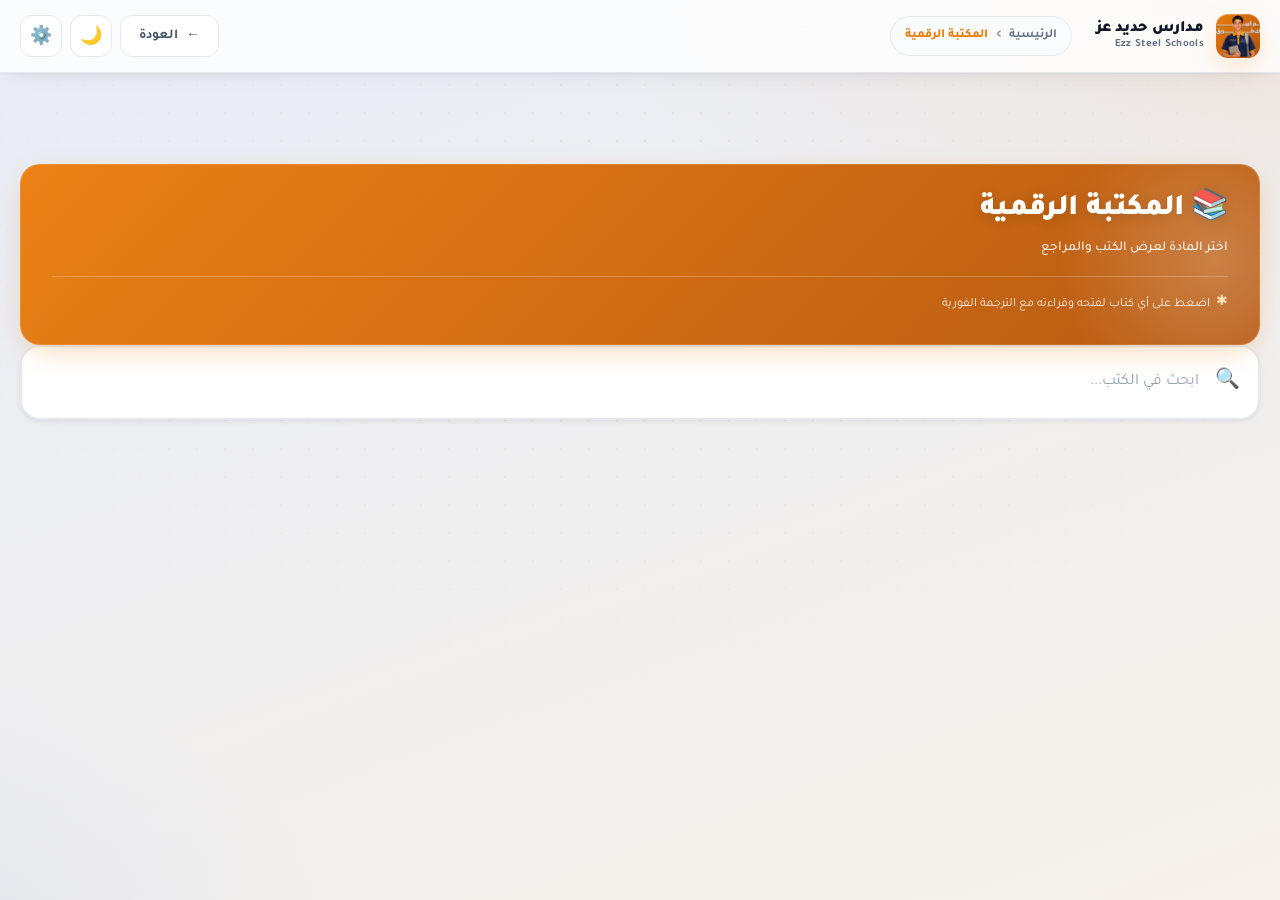
==== books.html @ 0704fda4 "Add files via upload" ====
<!DOCTYPE html>
<html lang="ar" dir="rtl">
<head>
<meta charset="UTF-8">
<meta name="viewport" content="width=device-width, initial-scale=1, viewport-fit=cover">
<title>المكتبة الرقمية — مدارس حديد عز</title>
<meta name="theme-color" content="#ea7c0c">

<link rel="preconnect" href="https://fonts.googleapis.com">
<link rel="preconnect" href="https://fonts.gstatic.com" crossorigin>
<link href="https://fonts.googleapis.com/css2?family=Tajawal:wght@400;500;700;800;900&display=swap" rel="stylesheet">

<link rel="icon" type="image/png" sizes="32x32" href="icons/favicon-32x32.png">
<link rel="icon" type="image/png" sizes="16x16" href="icons/favicon-16x16.png">
<link rel="apple-touch-icon" sizes="180x180" href="icons/apple-touch-icon.png">

<link rel="stylesheet" href="css/style.css">
<link rel="stylesheet" href="css/books.css">
</head>
<body>

<!-- ============================================================
     🧭 الهيدر
     ============================================================ -->
<header class="app-header" id="appHeader">
  <div class="header-inner">
    <a href="index.html" class="brand" aria-label="مدارس حديد عز">
      <div class="brand-logo" aria-hidden="true">
        <img src="icons/logo.png" alt="" width="44" height="44"
             loading="eager" decoding="async"
             onerror="this.style.display='none'; this.parentElement.textContent='🎓';">
      </div>
      <div class="brand-text">
        <span class="brand-title">مدارس حديد عز</span>
        <span class="brand-subtitle">Ezz Steel Schools</span>
      </div>
    </a>

    <nav class="breadcrumb" aria-label="مسار التنقل">
      <a href="index.html">الرئيسية</a>
      <span class="sep">›</span>
      <span class="current">المكتبة الرقمية</span>
    </nav>

    <div class="header-spacer"></div>

    <div class="header-tools">
      <a href="index.html" class="back-btn" aria-label="العودة للمنصة">
        <span class="arrow" aria-hidden="true">←</span>
        <span class="label">العودة</span>
      </a>
      <button class="icon-btn" id="themeToggle" onclick="toggleTheme()"
              title="تبديل الوضع الليلي" aria-label="تبديل الوضع الليلي">🌙</button>
      <div class="settings-wrap">
        <button class="icon-btn" id="settingsBtn" onclick="toggleSettings(event)"
                title="الإعدادات" aria-label="الإعدادات" aria-expanded="false">⚙️</button>
        <div class="settings-menu" id="settingsMenu" role="menu">
          <div class="settings-section">
            <span class="settings-label">🌐 لغة الترجمة</span>
            <div class="settings-options">
              <button class="opt-pill trans-btn" data-lang="ar" onclick="switchTransLang('ar')">🇪🇬 عربي</button>
              <button class="opt-pill trans-btn" data-lang="en" onclick="switchTransLang('en')">🇬🇧 إنجليزي</button>
              <button class="opt-pill trans-btn" data-lang="it" onclick="switchTransLang('it')">🇮🇹 إيطالي</button>
            </div>
          </div>
        </div>
      </div>
    </div>
  </div>
</header>

<div class="toast-container" id="toastContainer" aria-live="polite"></div>

<!-- ============================================================
     📚 المحتوى الرئيسي
     ============================================================ -->
<main class="books-container">

  <!-- بطاقة الترحيب -->
  <div class="welcome-card">
    <h1>📚 المكتبة الرقمية</h1>
    <p>اختر المادة لعرض الكتب والمراجع</p>
    <div class="welcome-note">اضغط على أي كتاب لفتحه وقراءته مع الترجمة الفورية</div>
  </div>

  <!-- شريط البحث والتصفية -->
  <div class="books-toolbar">
    <div class="books-search">
      <span>🔍</span>
      <input type="text" id="booksSearch" placeholder="ابحث في الكتب..." autocomplete="off">
      <span class="count" id="booksCount"></span>
    </div>
    <div class="books-filters" id="booksFilters"></div>
  </div>

  <!-- شبكة المواد -->
  <section class="subjects-grid" id="subjectsGrid"></section>

  <!-- شبكة الكتب -->
  <section class="books-grid-wrap" id="booksGridWrap" style="display:none">
    <div class="books-header">
      <button class="back-to-subjects" onclick="backToSubjects()">
        <span>←</span> العودة للمواد
      </button>
      <h2 id="currentSubjectTitle"></h2>
      <span class="badge" id="currentSubjectCount"></span>
    </div>
    <div class="books-grid" id="booksGrid"></div>
  </section>

  <!-- لا يوجد نتائج -->
  <div class="empty-state" id="emptyState" style="display:none">
    <div class="empty-icon">📭</div>
    <h3>لا يوجد نتائج</h3>
    <p>جرب البحث بكلمة أخرى</p>
  </div>

</main>

<!-- ============================================================
     📖 عارض PDF مع الترجمة
     ============================================================ -->
<div id="readerViewer" class="reader-viewer">
  <div class="reader-bar">
    <button class="reader-close" onclick="closeReader()" title="إغلاق">✕</button>
    <span class="reader-title" id="readerTitle">كتاب</span>
    <div class="reader-controls">
      <button id="readerPrev" onclick="readerGo(-1)">◀</button>
      <span class="reader-pageinfo">
        <span id="readerCur">1</span> / <span id="readerTotal">1</span>
      </span>
      <button id="readerNext" onclick="readerGo(1)">▶</button>
      <button id="readerZoomOut" onclick="readerZoom(-1)" title="تصغير">➖</button>
      <button id="readerZoomIn" onclick="readerZoom(1)" title="تكبير">➕</button>
      <button id="readerTrans" onclick="toggleTranslation()" title="الترجمة">🌐</button>
      <button id="readerFullscreen" onclick="readerFullscreen()" title="ملء الشاشة">⛶</button>
    </div>
  </div>
  <div class="reader-body">
    <div id="readerCanvasWrap">
      <div class="reader-loading">⏳ جارٍ التحميل...</div>
    </div>
    <aside class="translation-panel" id="translationPanel">
      <div class="trans-header">
        <h3>🌐 الترجمة الفورية</h3>
        <button onclick="clearTranslation()" title="مسح">🗑️</button>
      </div>
      <div class="trans-lang-tabs">
        <button class="trans-tab active" data-lang="ar" onclick="setTransLang('ar')">🇪🇬 عربي</button>
        <button class="trans-tab" data-lang="en" onclick="setTransLang('en')">🇬🇧 English</button>
        <button class="trans-tab" data-lang="it" onclick="setTransLang('it')">🇮🇹 Italiano</button>
      </div>
      <div class="trans-content" id="transContent">
        <div class="trans-empty">
          <div class="trans-empty-icon">📝</div>
          <p>اضغط على أي نص في الصفحة<br>أو حدد نصاً للترجمة</p>
        </div>
      </div>
      <div class="trans-input-wrap">
        <textarea id="transInput" placeholder="اكتب أو الصق النص هنا للترجمة..." rows="3"></textarea>
        <button onclick="translateInput()" class="trans-go">ترجم</button>
      </div>
    </aside>
  </div>
  <div class="reader-thumbs" id="readerThumbs"></div>
</div>

<!-- Overlay -->
<div class="reader-overlay" id="readerOverlay" onclick="closeReader()"></div>

<script src="js/lib/pdf.min.js"></script>
<script>
  pdfjsLib.GlobalWorkerOptions.workerSrc = 'js/lib/pdf.worker.min.js';
</script>
<script src="js/app.js" defer></script>
<script src="js/books.js" defer></script>

</body>
</html>
---- css/style.css ----
/* ================================================================
   🎨 Design Tokens — المتغيرات الأساسية
   ================================================================ */
:root {
  --primary: #ea7c0c;
  --primary-600: #d96b05;
  --primary-700: #b45309;
  --primary-soft: #fff7ed;
  --primary-glow: rgba(234, 124, 12, .35);

  --acc: #ea7c0c;
  --acc2: #1e3a8a;
  --def: #fff7ed;
  --note: #ecfdf5;

  --bg: #eef1f7;
  --bg-grad-1: #e8ecf5;
  --bg-grad-2: #f6f1ea;
  --surface: #ffffff;
  --surface-2: #fafbfd;
  --surface-glass: rgba(255,255,255,.82);
  --card: #fff;
  --border: #e6e8ee;
  --border-strong: #d5d9e2;

  --text: #101828;
  --text-2: #475467;
  --gray: #667085;
  --gray-2: #98a2b3;
  --muted: #667085;

  --red: #d92d20;
  --red-soft: #fef3f2;
  --green: #079455;
  --green-soft: #ecfdf3;
  --blue: #2563eb;

  --radius-sm: 10px;
  --radius: 14px;
  --radius-lg: 20px;
  --radius-xl: 28px;

  --shadow: 0 2px 10px rgba(0,0,0,.07);
  --shadow-xs: 0 1px 2px rgba(16,24,40,.05);
  --shadow-sm: 0 2px 6px rgba(16,24,40,.06), 0 1px 2px rgba(16,24,40,.04);
  --shadow-md: 0 8px 24px -6px rgba(16,24,40,.12), 0 2px 6px rgba(16,24,40,.05);
  --shadow-lg: 0 20px 48px -12px rgba(16,24,40,.18);
  --shadow-primary: 0 10px 30px -8px var(--primary-glow);

  --ease: cubic-bezier(.22,1,.36,1);
  --ease-bounce: cubic-bezier(.34,1.56,.64,1);

  --header-h: 72px;
}

[data-theme="dark"] {
  --bg: #070c16;
  --bg-grad-1: #0a1220;
  --bg-grad-2: #0f0a1a;
  --surface: #101828;
  --surface-2: #141d31;
  --surface-glass: rgba(16,24,40,.85);
  --card: #151f31;
  --border: #1f2a3d;
  --border-strong: #2b3852;
  --text: #f0f4fa;
  --text-2: #c3ccdb;
  --gray: #94a3b8;
  --gray-2: #64748b;
  --muted: #8fa3bf;
  --primary-soft: #1c2536;
  --red-soft: #2a1414;
  --green-soft: #0c2118;
  --def: #1d2a1a;
  --note: #12251c;
}

/* ================================================================
   🌍 الأساسيات
   ================================================================ */
*, *::before, *::after {
  box-sizing: border-box;
  margin: 0;
  padding: 0;
}

html {
  scroll-behavior: smooth;
  -webkit-text-size-adjust: 100%;
  overflow-x: clip;            /* ✅ بدل hidden — لا يكسر sticky */
}

body {
  font-family: 'Tajawal', 'Segoe UI', Tahoma, sans-serif;
  background:
    radial-gradient(1200px 700px at 100% -10%, rgba(234,124,12,.10), transparent 60%),
    radial-gradient(900px 600px at -10% 110%, rgba(37,99,235,.08), transparent 55%),
    linear-gradient(160deg, var(--bg-grad-1), var(--bg-grad-2));
  background-attachment: fixed;
  color: var(--text);
  line-height: 1.85;
  min-height: 100dvh;
  transition: background .4s var(--ease), color .3s var(--ease);
  -webkit-font-smoothing: antialiased;
  text-rendering: optimizeLegibility;
  padding-top: var(--header-h, 72px);
  overflow-x: clip;            /* ✅ بدل hidden */
}

body::before {
  content: "";
  position: fixed;
  inset: 0;
  background-image: radial-gradient(circle at 1px 1px, rgba(234,124,12,.09) 1px, transparent 0);
  background-size: 28px 28px;
  pointer-events: none;
  z-index: 0;
  mask-image: radial-gradient(ellipse 90% 70% at 50% 30%, #000 20%, transparent 75%);
}

/* ================================================================
   📐 إزاحة التبويبات
   ================================================================ */
.pane {
  scroll-margin-top: calc(var(--header-h, 72px) + 20px);
}

.sub, .qb-les > h2 {
  scroll-margin-top: calc(var(--header-h, 72px) + 80px);
}

/* ================================================================
   🧭 الهيدر الثابت
   ================================================================ */
.app-header {
  position: fixed;
  top: 0;
  left: 0;
  right: 0;
  width: 100%;
  z-index: 1000;
  background: var(--surface-glass);
  backdrop-filter: blur(20px) saturate(180%);
  -webkit-backdrop-filter: blur(20px) saturate(180%);
  border-bottom: 1px solid var(--border);
  box-shadow: 0 1px 3px rgba(16,24,40,.04), 0 8px 24px -12px rgba(16,24,40,.12);
  transition: box-shadow .3s var(--ease);
}

.app-header.scrolled {
  box-shadow: 0 4px 20px -8px rgba(16,24,40,.18);
}

.header-inner {
  max-width: 1400px;
  margin: 0 auto;
  padding: 0 20px;
  height: var(--header-h);
  display: flex;
  align-items: center;
  gap: 16px;
}

.brand {
  display: flex;
  align-items: center;
  gap: 12px;
  text-decoration: none;
  color: inherit;
  flex-shrink: 0;
}

.brand-logo {
  width: 44px;
  height: 44px;
  border-radius: 12px;
  background: linear-gradient(135deg, var(--primary), var(--primary-700));
  display: flex;
  align-items: center;
  justify-content: center;
  font-size: 22px;
  box-shadow: var(--shadow-primary), inset 0 1px 0 rgba(255,255,255,.25);
  flex-shrink: 0;
  transition: transform .3s var(--ease-bounce);
  overflow: hidden;
  position: relative;
}

.brand-logo img {
  width: 100%;
  height: 100%;
  object-fit: contain;
  display: block;
}

.brand:hover .brand-logo {
  transform: scale(1.08) rotate(-4deg);
}

.brand-text {
  display: flex;
  flex-direction: column;
  line-height: 1.15;
}

.brand-title {
  font-size: 16px;
  font-weight: 900;
  letter-spacing: -.2px;
  color: var(--text);
}

.brand-subtitle {
  font-size: 11px;
  font-weight: 600;
  color: var(--gray);
  letter-spacing: .3px;
}

.breadcrumb {
  display: flex;
  align-items: center;
  gap: 8px;
  padding: 6px 14px;
  background: var(--surface-2);
  border: 1px solid var(--border);
  border-radius: 999px;
  font-size: 12.5px;
  font-weight: 600;
  color: var(--gray);
  margin-inline-start: 8px;
}

.breadcrumb a {
  color: var(--gray);
  text-decoration: none;
  transition: color .2s;
}

.breadcrumb a:hover { color: var(--primary); }
.breadcrumb .sep { color: var(--gray-2); font-size: 14px; }
.breadcrumb .current { color: var(--primary); font-weight: 800; }

.header-spacer { flex: 1; }

.header-tools {
  display: flex;
  align-items: center;
  gap: 8px;
  flex-shrink: 0;
}

.icon-btn {
  width: 42px;
  height: 42px;
  border-radius: 12px;
  border: 1px solid var(--border);
  background: var(--surface);
  color: var(--text-2);
  cursor: pointer;
  display: inline-flex;
  align-items: center;
  justify-content: center;
  font-size: 18px;
  transition: all .25s var(--ease);
  font-family: inherit;
  flex-shrink: 0;
}

.icon-btn:hover {
  background: var(--primary-soft);
  color: var(--primary);
  border-color: rgba(234,124,12,.4);
  transform: translateY(-1px);
}

.icon-btn:active { transform: translateY(0) scale(.96); }

.icon-btn.active {
  background: linear-gradient(135deg, var(--primary), var(--primary-700));
  color: #fff;
  border-color: transparent;
  box-shadow: var(--shadow-primary);
}

.header-btn {
  display: inline-flex;
  align-items: center;
  gap: 6px;
  padding: 0 16px;
  height: 42px;
  border-radius: 12px;
  border: 1px solid var(--border);
  background: var(--surface);
  color: var(--text-2);
  cursor: pointer;
  font-family: inherit;
  font-weight: 700;
  font-size: 13px;
  transition: all .25s var(--ease);
  flex-shrink: 0;
  white-space: nowrap;
  text-decoration: none;
}

.header-btn:hover {
  background: var(--primary-soft);
  color: var(--primary);
  border-color: rgba(234,124,12,.4);
  transform: translateY(-1px);
}

.header-btn.primary {
  background: linear-gradient(135deg, var(--primary), var(--primary-700));
  color: #fff;
  border-color: transparent;
  box-shadow: var(--shadow-primary);
}

.header-btn.primary:hover {
  color: #fff;
  filter: brightness(1.08);
  transform: translateY(-2px);
}

/* ✅ زر المشاركة — خلفية بيضاء */
.header-btn.success {
  background: #ffffff;
  color: #101828;
  border: 1.5px solid var(--border);
  box-shadow: 0 2px 8px -2px rgba(16, 24, 40, .12);
  transition: all .25s var(--ease);
}

.header-btn.success:hover {
  background: #f9fafb;
  color: var(--primary);
  border-color: rgba(234, 124, 12, .4);
  transform: translateY(-2px);
  box-shadow: 0 6px 16px -4px rgba(16, 24, 40, .18);
}

[data-theme="dark"] .header-btn.success {
  background: #f9fafb;
  color: #101828;
  border-color: rgba(255, 255, 255, .15);
}

.back-btn {
  display: inline-flex;
  align-items: center;
  gap: 8px;
  padding: 0 18px;
  height: 42px;
  border-radius: 12px;
  border: 1px solid var(--border);
  background: var(--surface);
  color: var(--text-2);
  cursor: pointer;
  font-family: inherit;
  font-weight: 700;
  font-size: 13.5px;
  text-decoration: none;
  transition: all .25s var(--ease);
  flex-shrink: 0;
}

.back-btn:hover {
  background: var(--primary-soft);
  color: var(--primary);
  border-color: rgba(234,124,12,.4);
  transform: translateY(-1px);
}

.back-btn .arrow { transition: transform .25s var(--ease); }
.back-btn:hover .arrow { transform: translateX(-4px); }

/* ================================================================
   ⚙️ قائمة الإعدادات
   ================================================================ */
.settings-wrap { position: relative; }

.settings-menu {
  position: absolute;
  top: calc(100% + 10px);
  left: 0;
  min-width: 280px;
  background: var(--surface);
  border: 1px solid var(--border);
  border-radius: var(--radius-lg);
  box-shadow: var(--shadow-lg);
  padding: 16px;
  opacity: 0;
  transform: translateY(-8px) scale(.97);
  pointer-events: none;
  transition: all .25s var(--ease);
  z-index: 1001;
  text-align: right;
}

.settings-menu.open {
  opacity: 1;
  transform: translateY(0) scale(1);
  pointer-events: auto;
}

.settings-section {
  padding: 10px 0;
  border-bottom: 1px solid var(--border);
}

.settings-section:last-child { border-bottom: none; padding-bottom: 0; }
.settings-section:first-child { padding-top: 0; }

.settings-label {
  display: block;
  font-size: 11.5px;
  font-weight: 800;
  color: var(--gray);
  text-transform: uppercase;
  letter-spacing: .5px;
  margin-bottom: 10px;
}

.settings-options {
  display: flex;
  gap: 6px;
  flex-wrap: wrap;
}

.opt-pill {
  flex: 1;
  min-width: 60px;
  padding: 9px 12px;
  border-radius: 10px;
  border: 1px solid var(--border);
  background: var(--surface-2);
  color: var(--text-2);
  cursor: pointer;
  font-family: inherit;
  font-weight: 700;
  font-size: 12.5px;
  transition: all .2s var(--ease);
  text-align: center;
  display: inline-flex;
  align-items: center;
  justify-content: center;
  gap: 6px;
}

.opt-pill:hover {
  background: var(--primary-soft);
  border-color: rgba(234,124,12,.4);
  color: var(--primary);
}

.opt-pill.active {
  background: linear-gradient(135deg, var(--primary), var(--primary-700));
  color: #fff;
  border-color: transparent;
  box-shadow: 0 4px 12px -4px var(--primary-glow);
}

/* ================================================================
   🔘 الأزرار العامة
   ================================================================ */
.btn {
  border: none;
  cursor: pointer;
  font-family: inherit;
  font-size: 13.5px;
  font-weight: 700;
  padding: 8px 16px;
  border-radius: 10px;
  background: var(--primary);
  color: #fff;
  transition: .15s;
}

.btn:hover {
  transform: translateY(-2px);
  filter: brightness(1.08);
}

/* ================================================================
   🏷️ بطاقة الترحيب
   ================================================================ */
.welcome-banner {
  max-width: 1400px;
  margin: 20px auto 24px;
  padding: 0 20px;
}

.welcome-card {
  background: linear-gradient(135deg, rgba(234,124,12,.96), rgba(180,83,9,.96));
  color: #fff;
  border-radius: var(--radius-lg);
  padding: 28px 32px;
  box-shadow: var(--shadow-primary), inset 0 0 0 1px rgba(255,255,255,.12);
  position: relative;
  overflow: hidden;
  text-align: right;
}

.welcome-card::after {
  content: "";
  position: absolute;
  top: -40%;
  right: -10%;
  width: 340px;
  height: 340px;
  background: radial-gradient(circle, rgba(255,255,255,.22), transparent 65%);
  pointer-events: none;
}

.welcome-card h1 {
  font-size: clamp(22px, 3vw, 30px);
  font-weight: 900;
  letter-spacing: -.4px;
  margin-bottom: 6px;
  line-height: 1.25;
  text-shadow: 0 2px 12px rgba(0,0,0,.15);
}

.welcome-card p {
  color: rgba(255,255,255,.92);
  font-size: 13.5px;
  font-weight: 500;
}

.welcome-card .welcome-sub {
  color: rgba(255,255,255,.92);
  font-size: 13.5px;
  font-weight: 500;
  display: flex;
  gap: 12px;
  flex-wrap: wrap;
  margin-top: 8px;
  align-items: center;
}

.welcome-card .welcome-sub span {
  display: inline-flex;
  align-items: center;
  gap: 4px;
}

.welcome-card .welcome-sub strong { color: #fff; }

.welcome-note {
  color: rgba(255,255,255,.9);
  font-size: 12.5px;
  margin-top: 16px;
  padding-top: 14px;
  border-top: 1px solid rgba(255,255,255,.22);
  display: flex;
  align-items: center;
  gap: 6px;
}

.welcome-note::before { content: "✱"; color: #ffd9a8; font-size: 14px; }

.welcome-actions {
  display: flex;
  gap: 8px;
  flex-wrap: wrap;
  margin-top: 18px;
  position: relative;
  z-index: 1;
}

.welcome-btn {
  display: inline-flex;
  align-items: center;
  gap: 8px;
  padding: 10px 18px;
  border-radius: 12px;
  background: rgba(255,255,255,.2);
  color: #fff;
  border: 1px solid rgba(255,255,255,.3);
  cursor: pointer;
  font-family: inherit;
  font-weight: 700;
  font-size: 13px;
  transition: all .25s var(--ease);
  backdrop-filter: blur(8px);
  text-decoration: none;
}

.welcome-btn:hover {
  background: rgba(255,255,255,.32);
  transform: translateY(-2px);
  color: #fff;
}

.welcome-btn.primary {
  background: #fff;
  color: var(--primary-700);
  border-color: transparent;
}

.welcome-btn.primary:hover {
  background: #fff7ed;
  color: var(--primary-700);
  box-shadow: 0 8px 24px rgba(0,0,0,.15);
}

/* ================================================================
   🧱 الحاويات
   ================================================================ */
.container {
  max-width: 820px;
  margin: 0 auto;
  position: relative;
  z-index: 1;
  padding: 16px 16px 60px;
  animation: fadeUp .6s var(--ease) both;
}

@keyframes fadeUp {
  from { opacity: 0; transform: translateY(18px); }
  to { opacity: 1; transform: none; }
}

/* ================================================================
   📐 التخطيط الأساسي
   ================================================================ */
.layout {
  display: flex;
  align-items: flex-start;
  gap: 0;
  min-width: 0;
  max-width: 100%;
}

/* ================================================================
   🗂️ القائمة الجانبية — sticky
   ================================================================ */
#side {
  width: 300px;
  flex-shrink: 0;
  position: sticky;
  top: calc(var(--header-h, 72px) + 14px);
  align-self: flex-start;                              /* ✅ مهم للـ sticky في flex */
  max-height: calc(100vh - var(--header-h, 72px) - 28px);
  overflow-y: auto;
  background: var(--surface);
  border-radius: var(--radius-lg);
  box-shadow: var(--shadow-sm), inset 0 0 0 1px var(--border);
  margin: 14px;
  padding: 14px 12px;
  scrollbar-width: thin;
  overscroll-behavior: contain;
}

#side::-webkit-scrollbar { width: 6px; }
#side::-webkit-scrollbar-thumb {
  background: var(--border-strong);
  border-radius: 99px;
}

#side .ttl {
  font-weight: 800;
  font-size: 15px;
  margin-bottom: 8px;
  padding-bottom: 8px;
  border-bottom: 2px solid var(--border);
}

.prog {
  background: var(--bg);
  border-radius: 10px;
  padding: 8px 10px;
  margin-bottom: 8px;
  font-size: 12px;
  color: var(--muted);
}

.prog .pb {
  height: 6px;
  background: var(--border);
  border-radius: 99px;
  overflow: hidden;
  margin-top: 5px;
}

.prog .pf {
  height: 100%;
  background: var(--primary);
  width: 0;
  transition: width .3s;
  border-radius: 99px;
}

/* ================================================================
   🌳 شجرة المواد
   ================================================================ */
.subj-gt {
  width: 100%;
  text-align: right;
  background: color-mix(in srgb, var(--sc) 15%, transparent);
  border: none;
  color: var(--text);
  font-family: inherit;
  font-weight: 800;
  font-size: 13.5px;
  padding: 10px 12px;
  border-radius: 10px;
  cursor: pointer;
  margin: 6px 0 3px;
  display: flex;
  justify-content: space-between;
  align-items: center;
  border-right: 4px solid var(--sc);
  transition: .15s;
}

.subj-gt:hover {
  background: color-mix(in srgb, var(--sc) 25%, transparent);
}

.subj-gt .arw {
  transition: .2s;
  font-size: 11px;
  color: var(--muted);
}

.subj-gt .cnt {
  background: var(--sc);
  color: #fff;
  font-size: 10.5px;
  font-weight: 700;
  border-radius: 99px;
  padding: 2px 8px;
  margin-right: 6px;
}

.subj-body { display: none; padding-right: 4px; padding-bottom: 4px; }
.subj-body.open { display: block; }

.unit-gt {
  width: 100%;
  text-align: right;
  background: color-mix(in srgb, var(--sc) 8%, transparent);
  border: none;
  color: var(--text);
  font-family: inherit;
  font-weight: 700;
  font-size: 12.5px;
  padding: 7px 10px;
  border-radius: 8px;
  cursor: pointer;
  margin: 4px 0 2px;
  display: flex;
  justify-content: space-between;
  align-items: center;
  transition: .15s;
}

.unit-gt:hover { background: color-mix(in srgb, var(--sc) 16%, transparent); }
.unit-gt .arw { font-size: 10px; color: var(--muted); }
.unit-body { display: none; padding-right: 8px; }
.unit-body.open { display: block; }

.nav-i {
  display: flex;
  align-items: center;
  justify-content: space-between;
  gap: 6px;
  width: 100%;
  text-align: right;
  background: none;
  border: none;
  font-family: inherit;
  font-size: 12px;
  padding: 5px 8px;
  border-radius: 7px;
  color: var(--text);
  transition: .15s;
  line-height: 1.5;
}

.nav-i:hover { background: color-mix(in srgb, var(--sc) 14%, transparent); }
.nav-i.on { background: color-mix(in srgb, var(--sc) 22%, transparent); font-weight: 700; }
.nav-t { flex: 1; text-align: right; cursor: pointer; }

.chk {
  border: none;
  background: var(--def);
  color: var(--primary);
  font-weight: 800;
  cursor: pointer;
  border-radius: 6px;
  width: 22px;
  height: 22px;
  font-size: 12px;
  flex-shrink: 0;
  line-height: 1;
}

.chk.done { background: var(--primary); color: #fff; }

/* ================================================================
   📱 القائمة الجانبية المنبثقة
   ================================================================ */
.sideback {
  display: none;
  position: fixed;
  inset: 0;
  background: rgba(0,0,0,.55);
  backdrop-filter: blur(4px);
  -webkit-backdrop-filter: blur(4px);
  z-index: 1999;                                       /* ✅ رفعناها */
  opacity: 0;
  transition: opacity .3s ease;
}

.sideback.show {  opacity: 1; }
.menubtn { display: none; }

/* ================================================================
   🧩 العمود الرئيسي والتبويبات
   ================================================================ */
.mcol {
  flex: 1 1 0;                                          /* ✅ بدل flex: 1 */
  min-width: 0;                                         /* ✅ مهم لمنع تمدد الجداول */
  max-width: 100%;                                      /* ✅ مهم */
  padding: 0 14px 40px;
}

.tabs {
  position: sticky;
  top: var(--header-h, 72px);
  z-index: 59;
  display: flex;
  gap: 6px;
  flex-wrap: wrap;
  justify-content: center;
  padding: 10px 0;
  background: var(--bg);
  margin-bottom: 10px;
}

.tab {
  border: 1.5px solid var(--border);
  background: var(--surface);
  color: var(--text-2);
  font-family: inherit;
  font-size: 13px;
  font-weight: 700;
  padding: 9px 16px;
  border-radius: 12px;
  cursor: pointer;
  transition: all .25s var(--ease);
}

.tab:hover {
  background: var(--primary-soft);
  color: var(--primary);
  border-color: rgba(234,124,12,.4);
}

.tab.active {
  background: linear-gradient(135deg, var(--primary), var(--primary-700));
  border-color: transparent;
  color: #fff;
  box-shadow: var(--shadow-primary);
}

.tabs .btn {
  background: linear-gradient(135deg, var(--primary), var(--primary-700));
  color: #fff;
  border-radius: 12px;
  font-weight: 800;
  box-shadow: var(--shadow-primary);
  padding: 9px 18px;
  border: none;
}

.tabs .btn:hover {
  transform: translateY(-2px);
  filter: brightness(1.08);
}

.pane { display: none; }
.pane.show { display: block; }

/* ================================================================
   🔍 صندوق البحث
   ================================================================ */
.sbox {
  display: flex;
  align-items: center;
  gap: 10px;
  background: var(--surface);
  border: 2px solid var(--border);
  border-radius: var(--radius);
  padding: 9px 15px;
  box-shadow: var(--shadow-sm);
  margin-bottom: 14px;
}

.sbox input {
  flex: 1;
  border: none;
  outline: none;
  background: transparent;
  color: var(--text);
  font-family: inherit;
  font-size: 15.5px;
}

.count {
  font-size: 12px;
  color: var(--muted);
  white-space: nowrap;
}

.chips {
  display: flex;
  gap: 6px;
  flex-wrap: wrap;
  margin-bottom: 14px;
  justify-content: center;
}

.chip {
  border: 1.5px solid var(--border);
  background: var(--surface);
  color: var(--text);
  cursor: pointer;
  font-family: inherit;
  font-size: 12px;
  padding: 5px 12px;
  border-radius: 99px;
  transition: .2s;
}

.chip.active {
  background: var(--primary);
  border-color: var(--primary);
  color: #fff;
  font-weight: 700;
}

/* ================================================================
   📊 الجداول
   ================================================================ */
.sec {
  background: var(--surface);
  border-radius: var(--radius-lg);
  overflow: hidden;
  box-shadow: var(--shadow-sm), inset 0 0 0 1px var(--border);
  border-right: 5px solid var(--c);
  margin-bottom: 14px;
}

.sec-h {
  display: flex;
  justify-content: space-between;
  align-items: center;
  padding: 12px 16px;
  cursor: pointer;
  gap: 8px;
}

.sec-h h2 {
  font-size: 16px;
  font-weight: 800;
  color: var(--c);
}

.sec-h .rng { font-size: 11.5px; color: var(--muted); }
.sec.closed .sec-b { display: none; }

/* ✅ الحاوية المسؤولة عن التمرير الأفقي */
.sec-b {
  overflow-x: auto;
  overflow-y: hidden;
  -webkit-overflow-scrolling: touch;
  max-width: 100%;
  width: 100%;
  display: block;
  scrollbar-width: thin;
  overscroll-behavior-x: contain;
}

.sec-b::-webkit-scrollbar { height: 8px; }
.sec-b::-webkit-scrollbar-track {
  background: var(--bg);
  border-radius: 99px;
}
.sec-b::-webkit-scrollbar-thumb {
  background: var(--primary);
  border-radius: 99px;
  opacity: .8;
}

table {
  width: 100%;
  min-width: 720px;
  border-collapse: collapse;
  table-layout: auto;
  display: table;
}

th {
  background: color-mix(in srgb, var(--c) 13%, transparent);
  color: var(--c);
  font-size: 12.5px;
  padding: 8px 11px;
  text-align: right;
  white-space: nowrap;
}

td {
  padding: 8px 11px;
  border-top: 1px solid var(--border);
  font-size: 14px;
  vertical-align: middle;
}

td.num { color: var(--muted); font-size: 11.5px; width: 36px; }
td.en { direction: ltr; text-align: left; font-weight: 600; }
td.pro { color: var(--muted); }

tbody tr:nth-child(even) { background: color-mix(in srgb, var(--c) 4%, transparent); }
tbody tr:hover { background: color-mix(in srgb, var(--c) 8%, transparent); }

.empty {
  text-align: center;
  color: var(--muted);
  padding: 36px;
  font-size: 15px;
  display: none;
}

/* ================================================================
   📖 الدروس
   ================================================================ */
.subject-hdr {
  background: linear-gradient(90deg, var(--sc, #1e3a8a), color-mix(in srgb, var(--sc, #1e3a8a) 60%, #fff));
  color: #fff;
  padding: 14px 20px;
  border-radius: var(--radius);
  font-size: 18px;
  font-weight: 800;
  margin: 22px 0 14px;
  display: flex;
  justify-content: space-between;
  align-items: center;
  box-shadow: var(--shadow-sm);
}

.subject-hdr .em { font-size: 22px; margin-left: 8px; }

.subject-hdr .badge {
  background: rgba(255,255,255,.22);
  font-size: 12px;
  padding: 4px 12px;
  border-radius: 99px;
  font-weight: 700;
}

.unit { margin-bottom: 22px; }

.unit > h2 {
  background: linear-gradient(90deg, #ea7c0c, #f59e0b);
  color: #fff;
  font-size: 16.5px;
  font-weight: 800;
  padding: 12px 18px;
  border-radius: var(--radius);
}

.sub {
  background: var(--surface);
  border-radius: var(--radius);
  box-shadow: var(--shadow-sm), inset 0 0 0 1px var(--border);
  margin-top: 10px;
  overflow: hidden;
  border-right: 5px solid var(--c2, #1e3a8a);
  scroll-margin-top: calc(var(--header-h, 72px) + 80px);
}

.sub-h {
  display: flex;
  justify-content: space-between;
  align-items: center;
  padding: 11px 16px;
  cursor: pointer;
  gap: 8px;
}

.sub-h h3 {
  font-size: 15px;
  font-weight: 800;
  color: var(--c2, #1e3a8a);
}

.sub.closed .sub-b { display: none; }
.sub-b { padding: 4px 16px 16px; }

.blk { margin-top: 10px; }

.blk h4 {
  font-size: 14px;
  font-weight: 800;
  color: var(--primary);
  margin-bottom: 6px;
}

.blk p { font-size: 14.5px; line-height: 1.9; }

.blk ul, .blk ol {
  padding-right: 22px;
  font-size: 14.5px;
  line-height: 2;
}

.defbox {
  background: var(--def);
  border: 1.5px solid color-mix(in srgb, var(--primary) 45%, transparent);
  border-radius: 12px;
  padding: 12px 14px;
  margin-top: 10px;
}

.defbox .term {
  display: inline-block;
  background: var(--primary);
  color: #fff;
  font-weight: 800;
  font-size: 13px;
  padding: 3px 12px;
  border-radius: 99px;
  margin-bottom: 7px;
}

.defbox .x { font-size: 15px; font-weight: 600; line-height: 1.9; }

.notebox {
  background: var(--note);
  border: 1.5px dashed #10b981;
  border-radius: 12px;
  padding: 11px 14px;
  margin-top: 10px;
  font-size: 14.5px;
  line-height: 1.9;
}

.notebox .tag {
  display: inline-block;
  background: #10b981;
  color: #fff;
  font-weight: 800;
  font-size: 11.5px;
  padding: 2px 10px;
  border-radius: 99px;
  margin-left: 6px;
}

.chain {
  display: flex;
  align-items: center;
  justify-content: center;
  gap: 10px;
  flex-wrap: wrap;
  background: color-mix(in srgb, var(--primary) 10%, transparent);
  border-radius: 12px;
  padding: 14px;
  margin-top: 10px;
}

.chain b {
  background: var(--primary);
  color: #fff;
  padding: 8px 18px;
  border-radius: 10px;
  font-size: 14.5px;
}

.chain span { font-size: 20px; font-weight: 800; color: var(--muted); }

/* ================================================================
   🃏 التعريفات
   ================================================================ */
.dgrid {
  display: grid;
  grid-template-columns: repeat(auto-fill, minmax(280px, 1fr));
  gap: 12px;
}

.dcard {
  background: var(--surface);
  border-radius: var(--radius);
  box-shadow: var(--shadow-sm), inset 0 0 0 1px var(--border);
  padding: 16px;
  cursor: pointer;
  border-top: 4px solid var(--primary);
  min-height: 130px;
}

.dcard .q { font-size: 16.5px; font-weight: 800; color: var(--primary); }

.dcard .q small {
  display: block;
  color: var(--muted);
  font-size: 12px;
  font-weight: 400;
  margin-top: 2px;
}

.dcard .a {
  display: none;
  font-size: 14px;
  line-height: 1.9;
  margin-top: 10px;
  padding-top: 10px;
  border-top: 1px dashed var(--border);
}

.dcard.flip .a { display: block; }

.dcard .hint {
  font-size: 11.5px;
  color: var(--muted);
  margin-top: 8px;
}

/* ================================================================
   📝 بنك الأسئلة
   ================================================================ */
.qb-les { margin-bottom: 26px; }

.qb-les > h2 {
  background: linear-gradient(90deg, #1e3a8a, #2563eb);
  color: #fff;
  font-size: 16.5px;
  font-weight: 800;
  padding: 12px 18px;
  border-radius: var(--radius);
  scroll-margin-top: calc(var(--header-h, 72px) + 80px);
}

.qb-sec { margin-top: 12px; }

.qb-sec > b {
  display: block;
  font-size: 15px;
  color: var(--acc2);
  border-bottom: 2px solid var(--primary);
  padding-bottom: 5px;
  margin-bottom: 4px;
}

[data-theme=dark] .qb-sec > b { color: #93c5fd; }

.qcard {
  background: var(--surface);
  border-radius: 12px;
  box-shadow: var(--shadow-sm), inset 0 0 0 1px var(--border);
  padding: 12px 14px;
  margin-top: 10px;
  border-right: 4px solid var(--qc, #2563eb);
}

.qcard .qn { font-size: 11px; font-weight: 800; color: var(--muted); }
.qcard .st { font-size: 14.5px; line-height: 1.8; font-weight: 600; margin-top: 3px; }

.tfrow { display: flex; gap: 8px; margin-top: 9px; }

.tfbtn {
  flex: 1;
  border: 1.5px solid var(--border);
  background: var(--bg);
  color: var(--text);
  font-family: inherit;
  font-size: 14px;
  font-weight: 700;
  padding: 9px;
  border-radius: 9px;
  cursor: pointer;
  transition: .15s;
}

.tfbtn:hover:not(:disabled) { border-color: var(--primary); }
.tfbtn.right { background: #dcfce7; border-color: #16a34a; color: #14532d; }
.tfbtn.wrong { background: #fee2e2; border-color: #dc2626; color: #7f1d1d; }
[data-theme=dark] .tfbtn.right { background: #12331f; color: #86efac; }
[data-theme=dark] .tfbtn.wrong { background: #331416; color: #fca5a5; }

.ansbox {
  display: none;
  background: var(--note);
  border-radius: 10px;
  padding: 10px 13px;
  font-size: 13.5px;
  line-height: 1.9;
  margin-top: 9px;
}

.ansbox.show { display: block; }

.reveal {
  border: none;
  background: var(--primary);
  color: #fff;
  font-family: inherit;
  font-size: 13px;
  font-weight: 700;
  padding: 8px 18px;
  border-radius: 9px;
  cursor: pointer;
  margin-top: 9px;
}

.flash { animation: fl 1.8s ease; }

@keyframes fl {
  0%, 60% { outline: 3px solid var(--primary); outline-offset: 3px; }
  100% { outline: 0 solid transparent; }
}

/* ================================================================
   🎯 الاختبار السريع
   ================================================================ */
.qz {
  background: var(--surface);
  border-radius: var(--radius-lg);
  box-shadow: var(--shadow-sm), inset 0 0 0 1px var(--border);
  padding: 22px;
  max-width: 640px;
  margin: 0 auto;
}

.pbar {
  height: 8px;
  background: var(--border);
  border-radius: 99px;
  overflow: hidden;
  margin-bottom: 16px;
}

.pbar i {
  display: block;
  height: 100%;
  background: var(--primary);
  border-radius: 99px;
  transition: width .3s;
}

.qz .qn { font-size: 12px; color: var(--muted); }

.qz .qt {
  font-size: 17px;
  font-weight: 800;
  line-height: 1.8;
  margin: 10px 0 14px;
}

.opt {
  display: block;
  width: 100%;
  text-align: right;
  background: var(--bg);
  border: 1.5px solid var(--border);
  color: var(--text);
  font-family: inherit;
  font-size: 14px;
  padding: 11px 14px;
  border-radius: 11px;
  margin-bottom: 8px;
  cursor: pointer;
  transition: .15s;
  line-height: 1.7;
}

.opt:hover:not(:disabled) { border-color: var(--primary); }
.opt.right { background: #dcfce7; border-color: #16a34a; font-weight: 700; }
.opt.wrong { background: #fee2e2; border-color: #dc2626; }
[data-theme=dark] .opt.right { background: #12331f; }
[data-theme=dark] .opt.wrong { background: #331416; }

.exp {
  background: var(--note);
  border-radius: 11px;
  padding: 10px 14px;
  font-size: 13.5px;
  line-height: 1.8;
  margin: 8px 0;
  display: none;
}

.exp.show { display: block; }

.qrow {
  display: flex;
  gap: 8px;
  justify-content: center;
  margin-top: 12px;
  flex-wrap: wrap;
}

.qbtn {
  border: none;
  cursor: pointer;
  font-family: inherit;
  font-size: 14px;
  font-weight: 700;
  padding: 10px 22px;
  border-radius: 10px;
  background: var(--primary);
  color: #fff;
}

.result { text-align: center; padding: 20px 0; }
.result .em { font-size: 56px; }
.result h3 { font-size: 22px; margin: 10px 0; }

/* ================================================================
   📄 بطاقات الواجب
   ================================================================ */
.card {
  background: var(--surface);
  border-radius: var(--radius-lg);
  padding: 24px 26px;
  margin-bottom: 14px;
  box-shadow: var(--shadow-sm), inset 0 0 0 1px var(--border);
  transition: transform .3s var(--ease), box-shadow .3s var(--ease);
}

.card:hover {
  transform: translateY(-2px);
  box-shadow: var(--shadow-md), inset 0 0 0 1px var(--border);
}

.question h3 {
  font-size: 16px;
  font-weight: 600;
  margin-bottom: 10px;
  white-space: pre-line;
  line-height: 1.9;
  color: var(--text);
  display: flex;
  align-items: flex-start;
  flex-wrap: wrap;
  gap: 8px;
}

.question h3 .req { color: var(--red); font-weight: 800; }

.points {
  display: inline-flex;
  align-items: center;
  gap: 6px;
  color: var(--gray);
  font-size: 11.5px;
  font-weight: 700;
  margin-bottom: 16px;
  background: var(--surface-2);
  padding: 4px 12px;
  border-radius: 999px;
  border: 1px solid var(--border);
}

.points::before { content: "★"; color: var(--primary); font-size: 11px; }

.option {
  display: flex;
  align-items: center;
  gap: 12px;
  padding: 13px 16px;
  border-radius: var(--radius);
  cursor: pointer;
  transition: all .22s var(--ease);
  border: 1.5px solid var(--border);
  background: var(--surface-2);
  margin-bottom: 9px;
  position: relative;
}

.option:last-of-type { margin-bottom: 0; }

.option:hover {
  background: var(--primary-soft);
  border-color: rgba(234,124,12,.4);
  transform: translateX(-3px);
}

.option input {
  accent-color: var(--primary);
  width: 20px;
  height: 20px;
  cursor: pointer;
  flex-shrink: 0;
  transition: transform .2s var(--ease-bounce);
}

.option input:checked { transform: scale(1.12); }
.option .opt-text { flex: 1; font-size: 15px; font-weight: 500; }

.option:has(input:checked) {
  background: var(--primary-soft);
  border-color: var(--primary);
  box-shadow: 0 0 0 3px var(--primary-glow);
}

.option.correct {
  background: var(--green-soft);
  border-color: var(--green);
  box-shadow: 0 0 0 3px rgba(7,148,85,.15);
}

.option.correct::after {
  content: "✓";
  position: absolute;
  left: 16px;
  color: var(--green);
  font-weight: 900;
  font-size: 18px;
  animation: pop .35s var(--ease-bounce);
}

.option.wrong {
  background: var(--red-soft);
  border-color: var(--red);
  box-shadow: 0 0 0 3px rgba(217,45,32,.12);
}

.option.wrong::after {
  content: "✕";
  position: absolute;
  left: 16px;
  color: var(--red);
  font-weight: 900;
  font-size: 17px;
  animation: pop .35s var(--ease-bounce);
}

.option.disabled { cursor: not-allowed; opacity: .9; }
.option.disabled:hover { transform: none; }

@keyframes pop {
  0% { transform: scale(0); }
  70% { transform: scale(1.25); }
  100% { transform: scale(1); }
}

.speak-btn {
  background: linear-gradient(135deg, var(--blue), #1e40af);
  color: #fff;
  border: none;
  width: 40px;
  height: 40px;
  border-radius: 50%;
  cursor: pointer;
  font-size: 16px;
  transition: transform .25s var(--ease-bounce);
  display: inline-flex;
  align-items: center;
  justify-content: center;
  flex-shrink: 0;
  box-shadow: 0 4px 14px -3px rgba(37,99,235,.5);
}

.speak-btn:hover { transform: scale(1.12); }

.opt-speak {
  background: var(--surface);
  color: var(--text-2);
  border: 1px solid var(--border);
  width: 34px;
  height: 34px;
  border-radius: 50%;
  cursor: pointer;
  font-size: 13px;
  display: inline-flex;
  align-items: center;
  justify-content: center;
  transition: all .25s var(--ease-bounce);
  flex-shrink: 0;
}

.opt-speak:hover {
  background: var(--primary);
  color: #fff;
  border-color: var(--primary);
  transform: scale(1.12);
}

.speak-btn.speaking-now,
.opt-speak.speaking-now {
  background: linear-gradient(135deg, var(--primary), var(--primary-700)) !important;
  color: #fff !important;
  transform: scale(1.15);
  animation: speakPulse 1.1s ease-in-out infinite;
}

@keyframes speakPulse {
  0%, 100% { box-shadow: 0 0 0 4px var(--primary-glow), 0 0 20px var(--primary-glow); }
  50% { box-shadow: 0 0 0 9px rgba(234,124,12,.12), 0 0 34px rgba(234,124,12,.85); }
}

.feedback {
  margin-top: 14px;
  padding: 13px 18px;
  border-radius: var(--radius);
  font-size: 14px;
  font-weight: 700;
  display: none;
}

.feedback.show {
  display: flex;
  align-items: center;
  gap: 8px;
  animation: slideDown .35s var(--ease) both;
}

@keyframes slideDown {
  from { opacity: 0; transform: translateY(-8px); }
  to { opacity: 1; transform: none; }
}

.feedback.ok {
  background: var(--green-soft);
  color: var(--green);
  border-inline-start: 4px solid var(--green);
}

.feedback.no {
  background: var(--red-soft);
  color: var(--red);
  border-inline-start: 4px solid var(--red);
}

input[type="text"] {
  width: 100%;
  padding: 14px 4px;
  border: none;
  border-bottom: 2px solid var(--border-strong);
  font-size: 15.5px;
  font-weight: 500;
  outline: none;
  transition: border-color .3s var(--ease);
  background: transparent;
  color: var(--text);
  font-family: inherit;
}

input[type="text"]::placeholder { color: var(--gray-2); font-weight: 400; }
input[type="text"]:focus { border-bottom-color: var(--primary); }

.submit-wrap {
  text-align: center;
  padding: 28px;
  background: transparent;
  box-shadow: none;
}

.submit-wrap:hover { transform: none; box-shadow: none; }

.submit-btn {
  position: relative;
  background: linear-gradient(135deg, var(--primary), var(--primary-700));
  color: #fff;
  border: none;
  padding: 16px 52px;
  border-radius: 999px;
  font-size: 16px;
  font-weight: 800;
  cursor: pointer;
  font-family: inherit;
  letter-spacing: .4px;
  box-shadow: var(--shadow-primary);
  transition: transform .25s var(--ease-bounce), box-shadow .3s;
  overflow: hidden;
}

.submit-btn:hover {
  transform: translateY(-3px) scale(1.03);
  box-shadow: 0 18px 44px -10px var(--primary-glow);
}

.result-box {
  display: none;
  text-align: center;
  padding: 36px 28px;
  border-radius: var(--radius-xl);
  background: var(--surface);
  margin-bottom: 14px;
  box-shadow: var(--shadow-lg), inset 0 0 0 1px var(--border);
  position: relative;
  overflow: hidden;
}

.result-box::before {
  content: "";
  position: absolute;
  inset: 0 0 auto 0;
  height: 8px;
  background: linear-gradient(90deg, var(--primary), #f59e0b, var(--primary));
}

.result-box.show {
  display: block;
  animation: resultIn .6s var(--ease-bounce) both;
}

@keyframes resultIn {
  0% { opacity: 0; transform: scale(.92) translateY(16px); }
  100% { opacity: 1; transform: none; }
}

.result-box h2 { font-size: 24px; font-weight: 900; margin-bottom: 14px; }

.result-box .score {
  font-size: clamp(44px, 10vw, 60px);
  font-weight: 900;
  background: linear-gradient(135deg, var(--primary), #f59e0b, var(--primary-700));
  -webkit-background-clip: text;
  background-clip: text;
  -webkit-text-fill-color: transparent;
  margin: 10px 0;
  letter-spacing: -1px;
  line-height: 1.1;
}

.result-box p { color: var(--gray); font-size: 15.5px; font-weight: 600; }

/* Toast */
.toast-container {
  position: fixed;
  top: calc(var(--header-h) + 20px);
  left: 50%;
  transform: translateX(-50%);
  z-index: 2000;
  display: flex;
  flex-direction: column;
  gap: 10px;
  pointer-events: none;
}

.toast {
  background: var(--surface);
  border: 1px solid var(--border);
  border-radius: var(--radius);
  padding: 14px 20px;
  box-shadow: var(--shadow-lg);
  font-weight: 700;
  font-size: 14px;
  display: flex;
  align-items: center;
  gap: 10px;
  min-width: 280px;
  max-width: 90vw;
  pointer-events: auto;
  animation: toastIn .4s var(--ease-bounce) both;
}

@keyframes toastIn {
  0% { opacity: 0; transform: translateY(-20px) scale(.9); }
  100% { opacity: 1; transform: translateY(0) scale(1); }
}

.toast.hide { animation: toastOut .3s var(--ease) forwards; }

@keyframes toastOut {
  to { opacity: 0; transform: translateY(-20px) scale(.9); }
}

.toast.warn { border-inline-start: 4px solid var(--primary); color: var(--primary); }
.toast.error { border-inline-start: 4px solid var(--red); color: var(--red); }
.toast.success { border-inline-start: 4px solid var(--green); color: var(--green); }
.toast-icon { font-size: 20px; flex-shrink: 0; }

/* ================================================================
   🔊 النطق الصوتي
   ================================================================ */
td.en, td.it {
  cursor: pointer;
  transition: background .15s;
}

td.en:hover, td.it:hover {
  background: color-mix(in srgb, var(--c) 15%, transparent);
}

td.it {
  direction: ltr;
  text-align: left;
  font-weight: 600;
  color: #009246;
}

td.pro-it {
  color: #009246;
  font-size: 12px;
  font-weight: 600;
}

.spk {
  opacity: .5;
  font-size: 11px;
  margin-right: 4px;
}

td.en:hover .spk, td.it:hover .spk { opacity: 1; }

.btn-speak {
  background: var(--primary);
  color: #fff;
  border: none;
  border-radius: 8px;
  padding: 5px 11px;
  font-family: inherit;
  font-weight: 700;
  font-size: 11.5px;
  cursor: pointer;
  transition: .15s;
}

.btn-speak:hover { transform: scale(1.05); }

/* ================================================================
   🔊 زر الصوت — أبيض لما يشتغل
   ================================================================ */
#soundBtn {
  background: #ffffff;
  color: #101828;
  border: 1.5px solid var(--border);
  box-shadow: 0 2px 8px -2px rgba(16, 24, 40, .12);
  transition: all .25s var(--ease);
}

#soundBtn:hover {
  background: #f9fafb;
  color: var(--primary);
  border-color: rgba(234, 124, 12, .4);
  transform: translateY(-2px);
  box-shadow: 0 6px 16px -4px rgba(16, 24, 40, .18);
}

[data-theme="dark"] #soundBtn {
  background: #f9fafb;
  color: #101828;
  border-color: rgba(255, 255, 255, .15);
}

.speaking {
  background: linear-gradient(90deg, #fef08a, #fde047) !important;
  color: #000 !important;
  border-radius: 4px;
  box-shadow: 0 0 0 2px #fbbf24, 0 0 15px rgba(253, 224, 71, 0.7);
  animation: pulse-speak 1.2s ease-in-out infinite;
  font-weight: 600;
}

.speaking .spk { animation: blink 0.6s infinite; }

@keyframes pulse-speak {
  0%, 100% { box-shadow: 0 0 0 2px #fbbf24, 0 0 15px rgba(253, 224, 71, 0.7); }
  50% { box-shadow: 0 0 0 3px #ea580c, 0 0 25px rgba(253, 224, 71, 1); }
}

@keyframes blink {
  0%, 100% { opacity: 1; }
  50% { opacity: 0.2; }
}

[data-theme="dark"] .speaking {
  background: linear-gradient(90deg, #fbbf24, #f59e0b) !important;
  color: #000 !important;
  box-shadow: 0 0 0 2px #ea580c, 0 0 20px rgba(251, 191, 36, 0.9);
}

/* ================================================================
   🎬 Splash Screen
   ================================================================ */
#splashScreen {
  position: fixed;
  inset: 0;
  background: linear-gradient(135deg, #b45309, #ea7c0c);
  display: flex;
  align-items: center;
  justify-content: center;
  z-index: 99999;
  overflow: hidden;
  transition: opacity 0.6s ease, visibility 0.6s ease;
}

#splashScreen.hide {
  opacity: 0;
  visibility: hidden;
  pointer-events: none;
}

#splashImg {
  width: 100vw;
  height: 100vh;
  object-fit: contain;
  object-position: center;
  display: block;
  padding: 20px;
  box-sizing: border-box;
  animation: fadeInUp 0.8s ease-out;
}

@media (min-width: 768px) {
  #splashImg { max-width: 500px; max-height: 100vh; }
}

#splashScreen::after {
  content: '';
  position: absolute;
  bottom: 12%;
  left: 50%;
  transform: translateX(-50%);
  width: 140px;
  height: 4px;
  background: rgba(255, 255, 255, 0.3);
  border-radius: 4px;
  overflow: hidden;
}

#splashScreen::before {
  content: '';
  position: absolute;
  bottom: 12%;
  left: 50%;
  transform: translateX(-50%);
  width: 0;
  height: 4px;
  background: #ffffff;
  border-radius: 4px;
  z-index: 1;
  animation: splashProgress 2.5s ease-out forwards;
}

@keyframes splashProgress {
  0% { width: 0; }
  100% { width: 140px; }
}

@keyframes fadeInUp {
  from { opacity: 0; transform: translateY(20px); }
  to { opacity: 1; transform: translateY(0); }
}

/* ================================================================
   📲 بانر تثبيت التطبيق
   ================================================================ */
.install-banner {
  position: fixed;
  bottom: 0;
  left: 0;
  right: 0;
  background: linear-gradient(135deg, #1e3a8a 0%, #2563eb 100%);
  color: #fff;
  padding: 14px 16px;
  display: flex;
  align-items: center;
  justify-content: space-between;
  gap: 12px;
  z-index: 99998;
  box-shadow: 0 -6px 24px rgba(0, 0, 0, 0.25);
  animation: slideUp 0.5s cubic-bezier(0.34, 1.56, 0.64, 1);
  border-top-left-radius: 20px;
  border-top-right-radius: 20px;
  font-family: 'Tajawal', sans-serif;
}

@keyframes slideUp {
  from { transform: translateY(100%); opacity: 0; }
  to { transform: translateY(0); opacity: 1; }
}

.install-content {
  display: flex;
  align-items: center;
  gap: 12px;
  flex: 1;
  min-width: 0;
}

.install-icon {
  width: 50px;
  height: 50px;
  border-radius: 14px;
  flex-shrink: 0;
  box-shadow: 0 4px 12px rgba(0, 0, 0, 0.25);
  background: #fff;
  padding: 2px;
}

.install-text {
  display: flex;
  flex-direction: column;
  gap: 3px;
  min-width: 0;
}

.install-text strong {
  font-size: 15px;
  font-weight: 800;
  white-space: nowrap;
  overflow: hidden;
  text-overflow: ellipsis;
}

.install-text span {
  font-size: 12px;
  opacity: 0.85;
  white-space: nowrap;
  overflow: hidden;
  text-overflow: ellipsis;
}

.install-actions { display: flex; gap: 8px; flex-shrink: 0; }

.install-btn-yes {
  background: linear-gradient(135deg, #ea7c0c, #b45309);
  color: #fff;
  border: none;
  padding: 10px 20px;
  border-radius: 12px;
  font-family: 'Tajawal', sans-serif;
  font-weight: 800;
  font-size: 14px;
  cursor: pointer;
  transition: all 0.2s;
  box-shadow: 0 4px 12px rgba(234, 124, 12, 0.4);
}

.install-btn-no {
  background: rgba(255, 255, 255, 0.15);
  color: #fff;
  border: none;
  width: 38px;
  height: 38px;
  border-radius: 50%;
  font-size: 16px;
  cursor: pointer;
  display: flex;
  align-items: center;
  justify-content: center;
}

@media (min-width: 768px) {
  .install-banner {
    max-width: 460px;
    left: auto;
    right: 20px;
    bottom: 20px;
    border-radius: 20px;
  }
}

[data-theme="dark"] .install-banner {
  background: linear-gradient(135deg, #111827 0%, #1f2937 100%);
  border: 1px solid rgba(234, 124, 12, 0.3);
}

.install-header-btn {
  background: linear-gradient(135deg, #ea7c0c, #b45309) !important;
  color: #fff !important;
  font-weight: 800 !important;
  border: none !important;
  animation: installPulse 2.5s ease-in-out infinite;
  position: relative;
}

@keyframes installPulse {
  0%, 100% { box-shadow: 0 0 0 0 rgba(234, 124, 12, 0.6); }
  50% { box-shadow: 0 0 0 10px rgba(234, 124, 12, 0); }
}

.install-header-btn::after {
  content: '';
  position: absolute;
  top: -3px;
  right: -3px;
  width: 10px;
  height: 10px;
  background: #22c55e;
  border-radius: 50%;
  border: 2px solid #fff;
  animation: dotBlink 1.5s ease-in-out infinite;
}

@keyframes dotBlink {
  0%, 100% { opacity: 1; }
  50% { opacity: 0.4; }
}

/* ================================================================
   📲 مودال تعليمات iOS
   ================================================================ */
.install-overlay {
  position: fixed;
  inset: 0;
  background: rgba(0, 0, 0, 0.7);
  backdrop-filter: blur(6px);
  z-index: 100000;
  animation: fadeIn 0.3s ease;
}

@keyframes fadeIn {
  from { opacity: 0; }
  to { opacity: 1; }
}

.ios-modal {
  position: fixed;
  bottom: 0;
  left: 0;
  right: 0;
  z-index: 100001;
  animation: slideUpModal 0.4s cubic-bezier(0.34, 1.56, 0.64, 1);
}

@keyframes slideUpModal {
  from { transform: translateY(100%); }
  to { transform: translateY(0); }
}

.ios-modal-content {
  background: #fff;
  border-top-left-radius: 24px;
  border-top-right-radius: 24px;
  padding: 24px 20px 32px;
  max-width: 500px;
  margin: 0 auto;
  position: relative;
  font-family: 'Tajawal', sans-serif;
  text-align: right;
  direction: rtl;
}

[data-theme="dark"] .ios-modal-content { background: #1f2937; color: #fff; }

.ios-modal-close {
  position: absolute;
  top: 16px;
  left: 16px;
  width: 36px;
  height: 36px;
  border-radius: 50%;
  background: #f3f4f6;
  border: none;
  font-size: 18px;
  cursor: pointer;
  display: flex;
  align-items: center;
  justify-content: center;
  color: #374151;
}

[data-theme="dark"] .ios-modal-close { background: #374151; color: #fff; }

.ios-modal-icon { font-size: 48px; text-align: center; margin-bottom: 8px; }

.ios-modal-content h2 {
  font-size: 22px;
  font-weight: 800;
  text-align: center;
  margin: 0 0 4px;
  color: #1e3a8a;
}

[data-theme="dark"] .ios-modal-content h2 { color: #60a5fa; }

.ios-subtitle {
  text-align: center;
  color: #6b7280;
  font-size: 14px;
  margin-bottom: 24px;
}

[data-theme="dark"] .ios-subtitle { color: #9ca3af; }

.ios-step {
  display: flex;
  align-items: flex-start;
  gap: 14px;
  margin-bottom: 18px;
  padding: 14px;
  background: #f9fafb;
  border-radius: 14px;
  border-right: 4px solid #ea7c0c;
}

[data-theme="dark"] .ios-step { background: #374151; }

.ios-step-num {
  width: 32px;
  height: 32px;
  border-radius: 50%;
  background: linear-gradient(135deg, #ea7c0c, #b45309);
  color: #fff;
  display: flex;
  align-items: center;
  justify-content: center;
  font-weight: 800;
  flex-shrink: 0;
  font-size: 15px;
}

.ios-step-text {
  flex: 1;
  font-size: 15px;
  line-height: 1.6;
  color: #374151;
  padding-top: 4px;
}

[data-theme="dark"] .ios-step-text { color: #f3f4f6; }

.ios-share-icon, .ios-add-icon {
  display: inline-block;
  background: #e5e7eb;
  padding: 2px 8px;
  border-radius: 6px;
  font-size: 14px;
  margin: 0 4px;
  vertical-align: middle;
}

[data-theme="dark"] .ios-share-icon,
[data-theme="dark"] .ios-add-icon { background: #4b5563; }

.ios-success {
  background: linear-gradient(135deg, #dcfce7, #bbf7d0);
  color: #166534;
  padding: 14px 16px;
  border-radius: 12px;
  text-align: center;
  font-weight: 700;
  margin-top: 20px;
  font-size: 15px;
}

[data-theme="dark"] .ios-success {
  background: rgba(34, 197, 94, 0.15);
  color: #4ade80;
}

/* ================================================================
   📤 مودال المشاركة
   ================================================================ */
.share-overlay {
  position: fixed;
  inset: 0;
  background: rgba(0, 0, 0, 0.7);
  backdrop-filter: blur(6px);
  z-index: 100000;
  animation: fadeIn 0.3s ease;
}

.share-modal {
  position: fixed;
  inset: 0;
  display: flex;
  align-items: flex-end;
  justify-content: center;
  z-index: 100001;
  animation: fadeIn 0.3s ease;
}

@media (min-width: 768px) {
  .share-modal { align-items: center; }
}

.share-modal-content {
  background: #fff;
  border-top-left-radius: 24px;
  border-top-right-radius: 24px;
  padding: 24px 20px 28px;
  width: 100%;
  max-width: 500px;
  max-height: 90vh;
  overflow-y: auto;
  position: relative;
  font-family: 'Tajawal', sans-serif;
  direction: rtl;
  text-align: center;
  animation: slideUpModal 0.4s cubic-bezier(0.34, 1.56, 0.64, 1);
}

@media (min-width: 768px) {
  .share-modal-content { border-radius: 24px; }
}

.share-modal-close {
  position: absolute;
  top: 16px;
  left: 16px;
  width: 36px;
  height: 36px;
  border-radius: 50%;
  background: #f3f4f6;
  border: none;
  font-size: 18px;
  cursor: pointer;
  display: flex;
  align-items: center;
  justify-content: center;
  color: #374151;
}

.share-modal-icon { font-size: 48px; margin-bottom: 8px; }

.share-modal-content h2 {
  font-size: 22px;
  font-weight: 800;
  margin: 0 0 4px;
  color: #1e3a8a;
}

.share-subtitle { color: #6b7280; font-size: 14px; margin-bottom: 20px; }

.share-url-box {
  display: flex;
  align-items: center;
  gap: 8px;
  background: #f3f4f6;
  padding: 10px 12px;
  border-radius: 12px;
  margin-bottom: 20px;
  border: 1px solid #e5e7eb;
}

.share-url-box input {
  flex: 1;
  border: none;
  background: transparent;
  font-size: 13px;
  color: #374151;
  font-family: 'Tajawal', sans-serif;
  direction: ltr;
  text-align: left;
  outline: none;
  min-width: 0;
}

.share-copy-inline {
  background: #ea7c0c;
  color: #fff;
  border: none;
  padding: 8px 12px;
  border-radius: 8px;
  cursor: pointer;
  font-size: 14px;
  flex-shrink: 0;
}

.share-options {
  display: grid;
  grid-template-columns: repeat(4, 1fr);
  gap: 12px;
  margin-bottom: 8px;
}

@media (max-width: 400px) {
  .share-options { grid-template-columns: repeat(3, 1fr); }
}

.share-option {
  background: #fff;
  border: 1px solid #e5e7eb;
  border-radius: 14px;
  padding: 12px 8px;
  cursor: pointer;
  display: flex;
  flex-direction: column;
  align-items: center;
  gap: 6px;
  transition: all 0.2s;
  font-family: 'Tajawal', sans-serif;
}

.share-option:hover {
  border-color: #ea7c0c;
  background: #fff7ed;
  transform: translateY(-2px);
  box-shadow: 0 4px 12px rgba(234, 124, 12, 0.15);
}

.share-option-icon {
  width: 42px;
  height: 42px;
  border-radius: 12px;
  display: flex;
  align-items: center;
  justify-content: center;
  font-size: 20px;
  color: #fff;
  background: #6b7280;
  font-weight: 700;
}

.share-option-label { font-size: 11px; font-weight: 700; color: #374151; }

.copy-toast {
  position: fixed;
  bottom: 30px;
  left: 50%;
  transform: translateX(-50%) translateY(100px);
  background: linear-gradient(135deg, #22c55e, #16a34a);
  color: #fff;
  padding: 12px 24px;
  border-radius: 12px;
  font-weight: 700;
  font-size: 14px;
  opacity: 0;
  pointer-events: none;
  transition: all 0.3s;
  z-index: 100010;
  box-shadow: 0 8px 24px rgba(34, 197, 94, 0.4);
}

.copy-toast.show { opacity: 1; transform: translateX(-50%) translateY(0); }

.qr-container {
  margin-top: 20px;
  padding: 20px;
  background: #f9fafb;
  border-radius: 16px;
}

.qr-container h3 {
  font-size: 16px;
  margin: 0 0 16px;
  color: #1e3a8a;
  font-weight: 800;
}

#qrcode {
  display: flex;
  justify-content: center;
  align-items: center;
  padding: 16px;
  background: #fff;
  border-radius: 12px;
  margin: 0 auto 12px;
  width: fit-content;
  box-shadow: 0 4px 12px rgba(0, 0, 0, 0.08);
}

#qrcode img { display: block; }

.qr-hint { font-size: 13px; color: #6b7280; margin: 12px 0; }

.qr-close-btn {
  background: #6b7280;
  color: #fff;
  border: none;
  padding: 10px 20px;
  border-radius: 10px;
  font-family: 'Tajawal', sans-serif;
  font-weight: 700;
  font-size: 14px;
  cursor: pointer;
}

[data-theme="dark"] .share-modal-content { background: #1f2937; color: #fff; }
[data-theme="dark"] .share-modal-content h2 { color: #60a5fa; }
[data-theme="dark"] .share-subtitle { color: #9ca3af; }
[data-theme="dark"] .share-modal-close { background: #374151; color: #fff; }
[data-theme="dark"] .share-url-box { background: #374151; border-color: #4b5563; }
[data-theme="dark"] .share-url-box input { color: #f3f4f6; }
[data-theme="dark"] .share-option { background: #374151; border-color: #4b5563; color: #fff; }
[data-theme="dark"] .share-option-label { color: #f3f4f6; }
[data-theme="dark"] .qr-container { background: #374151; }
[data-theme="dark"] .qr-container h3 { color: #60a5fa; }

/* ================================================================
   📄 لوحة PDF
   ================================================================ */
#pdfPanel {
  background: var(--surface);
  margin: 14px;
  padding: 14px;
  border-radius: var(--radius-lg);
  box-shadow: var(--shadow-sm), inset 0 0 0 1px var(--border);
  border-right: 5px solid #7c3aed;
}

#pdfPanel h3 {
  font-size: 15px;
  font-weight: 800;
  margin-bottom: 10px;
  color: #7c3aed;
}

.pdf-row {
  display: flex;
  gap: 8px;
  flex-wrap: wrap;
  align-items: center;
  margin-top: 8px;
}

#pdfPanel input,
#pdfPanel select {
  padding: 9px 12px;
  border-radius: 9px;
  border: 1.5px solid var(--border);
  background: var(--bg);
  color: var(--text);
  font-family: inherit;
  font-size: 13.5px;
}

#addPdfBtn {
  padding: 9px 20px;
  border-radius: 9px;
  background: #7c3aed;
  color: #fff;
  border: none;
  cursor: pointer;
  font-family: inherit;
  font-weight: 700;
  font-size: 13.5px;
}

#addPdfBtn:disabled { opacity: .6; cursor: not-allowed; }

.pdf-clear {
  padding: 8px 16px;
  border-radius: 10px;
  background: #dc2626;
  color: #fff;
  border: none;
  cursor: pointer;
  font-family: inherit;
  font-weight: 700;
  font-size: 13.5px;
  margin-top: 8px;
}

#pdfStatus {
  margin-top: 10px;
  font-size: 13px;
  color: var(--muted);
  line-height: 1.7;
}

#pdfList {
  margin-top: 10px;
  display: flex;
  flex-direction: column;
  gap: 5px;
}

.pdf-item {
  display: flex;
  justify-content: space-between;
  align-items: center;
  background: var(--bg);
  padding: 8px 12px;
  border-radius: 9px;
  font-size: 12.5px;
  gap: 8px;
}

.pdf-item .del {
  background: #dc2626;
  color: #fff;
  border: none;
  border-radius: 6px;
  padding: 4px 10px;
  cursor: pointer;
  font-family: inherit;
  font-size: 11px;
}

.pdf-item .view {
  background: #7c3aed;
  color: #fff;
  border: none;
  border-radius: 6px;
  padding: 4px 10px;
  cursor: pointer;
  font-family: inherit;
  font-size: 11px;
  font-weight: 700;
}

.pdf-file-btn {
  display: inline-flex;
  align-items: center;
  gap: 8px;
  background: linear-gradient(135deg, #7c3aed, #a855f7);
  color: #fff;
  padding: 10px 18px;
  border-radius: 10px;
  cursor: pointer;
  font-family: 'Tajawal', sans-serif;
  font-weight: 700;
  font-size: 14px;
  white-space: nowrap;
  box-shadow: 0 2px 8px rgba(124, 58, 237, 0.3);
}

.pdf-selected-file {
  background: linear-gradient(135deg, #ecfdf5, #d1fae5);
  border: 2px dashed #10b981;
  border-radius: 10px;
  padding: 10px 14px;
  margin: 10px 0;
  color: #065f46;
  font-family: 'Tajawal', sans-serif;
  font-weight: 700;
  display: flex;
  align-items: center;
  justify-content: space-between;
  gap: 10px;
  font-size: 14px;
}

.pdf-selected-file .file-info {
  display: flex;
  align-items: center;
  gap: 8px;
  flex: 1;
  min-width: 0;
}

.pdf-selected-file .file-name {
  overflow: hidden;
  text-overflow: ellipsis;
  white-space: nowrap;
  min-width: 0;
}

.pdf-selected-file .file-size {
  color: #047857;
  font-size: 12px;
  white-space: nowrap;
}

.pdf-selected-file .remove-file {
  background: #ef4444;
  color: #fff;
  border: none;
  width: 26px;
  height: 26px;
  border-radius: 50%;
  cursor: pointer;
  font-size: 14px;
  display: flex;
  align-items: center;
  justify-content: center;
  flex-shrink: 0;
}

[data-theme="dark"] .pdf-selected-file {
  background: linear-gradient(135deg, #064e3b, #065f46);
  color: #d1fae5;
}

/* ================================================================
   🖼️ عارض PDF
   ================================================================ */
#pdfViewer {
  display: none;
  position: fixed;
  inset: 0;
  background: rgba(15, 18, 25, .97);
  backdrop-filter: blur(8px);
  -webkit-backdrop-filter: blur(8px);
  z-index: 9999;
  flex-direction: column;
  align-items: stretch;
  justify-content: flex-start;
  padding: 0;
  overflow: hidden;
}

#pdfViewer.show {
  display: flex;
  animation: pdfFadeIn .3s var(--ease);
}

@keyframes pdfFadeIn {
  from { opacity: 0; }
  to { opacity: 1; }
}

.pdf-viewer-bar {
  position: relative;
  z-index: 10;
  width: 100%;
  display: flex;
  align-items: center;
  justify-content: space-between;
  gap: 10px;
  background: var(--surface);
  padding: 10px 14px;
  box-shadow: 0 4px 18px rgba(0,0,0,.4);
  flex-wrap: wrap;
  flex-shrink: 0;
  border-bottom: 1px solid var(--border);
}

.pdf-viewer-bar .title {
  font-weight: 800;
  font-size: 14px;
  color: var(--text);
  flex: 1;
  min-width: 100px;
  overflow: hidden;
  text-overflow: ellipsis;
  white-space: nowrap;
}

.pdf-viewer-bar button {
  border: none;
  cursor: pointer;
  font-family: inherit;
  font-weight: 700;
  font-size: 13px;
  padding: 8px 14px;
  border-radius: 9px;
  background: var(--primary);
  color: #fff;
  transition: all .2s var(--ease);
  white-space: nowrap;
}

.pdf-viewer-bar button:hover:not(:disabled) {
  transform: translateY(-1px);
  filter: brightness(1.1);
}

.pdf-viewer-bar button:disabled {
  opacity: .4;
  cursor: not-allowed;
}

.pdf-viewer-bar .close { background: #dc2626; }
.pdf-viewer-bar .close:hover { background: #b91c1c; }

.pdf-viewer-bar .pageinfo {
  font-size: 13px;
  color: var(--muted);
  font-weight: 700;
  padding: 0 8px;
  white-space: nowrap;
}

#pdfCanvasWrap {
  flex: 1;
  width: 100%;
  background: #2a2a2a;
  overflow: auto;
  display: flex;
  justify-content: center;
  align-items: flex-start;
  padding: 16px;
  box-sizing: border-box;
  min-height: 0;
  -webkit-overflow-scrolling: touch;
}

#pdfCanvasWrap canvas {
  max-width: 100%;
  height: auto;
  display: block;
  box-shadow: 0 4px 20px rgba(0,0,0,.5);
  background: #fff;
  border-radius: 4px;
}

.pdf-loading {
  color: #f0f0f0;
  font-size: 15px;
  font-weight: 700;
  padding: 40px;
  text-align: center;
  line-height: 1.8;
  margin: auto;
}

.pdf-thumbs {
  display: flex;
  gap: 6px;
  overflow-x: auto;
  padding: 10px 14px;
  width: 100%;
  background: rgba(0,0,0,.4);
  border-top: 1px solid rgba(255,255,255,.08);
  min-height: 90px;
  flex-shrink: 0;
  scrollbar-width: thin;
}

.pdf-thumb {
  flex-shrink: 0;
  cursor: pointer;
  border: 2px solid transparent;
  border-radius: 6px;
  background: #fff;
  overflow: hidden;
  transition: all .2s var(--ease);
}

.pdf-thumb:hover {
  transform: scale(1.06);
  border-color: rgba(234, 124, 12, .5);
}

.pdf-thumb.on {
  border-color: var(--primary);
  transform: scale(1.08);
  box-shadow: 0 0 12px var(--primary-glow);
}

.pdf-thumb canvas {
  display: block;
  width: 60px;
  height: auto;
}

#pvFullscreen, #pvZoomIn, #pvZoomOut {
  background: linear-gradient(135deg, #1e3a8a, #2563eb);
  min-width: 42px;
  font-size: 16px;
  padding: 8px 10px;
}

#pvFullscreen:hover,
#pvZoomIn:hover,
#pvZoomOut:hover {
  background: linear-gradient(135deg, #2563eb, #1d4ed8);
}

#pdfViewer:fullscreen { padding: 0; background: #000; }

#pdfViewer:fullscreen .pdf-viewer-bar {
  background: rgba(20, 20, 20, 0.98);
  color: #fff;
  border-bottom-color: rgba(255,255,255,.1);
}

#pdfViewer:fullscreen .pdf-viewer-bar .title { color: #fff; }
#pdfViewer:fullscreen .pdf-viewer-bar .pageinfo { color: #aaa; }

#pdfViewer:fullscreen #pdfCanvasWrap {
  background: #1a1a1a;
  padding: 12px;
}

/* ================================================================
   🦶 الفوتر
   ================================================================ */
footer {
  text-align: center;
  color: var(--muted);
  font-size: 12px;
  padding: 18px;
}

.ph { display: none; }

/* ================================================================
   ⬆️ زر الصعود
   ================================================================ */
.floating-button {
  position: fixed;
  bottom: 20px;
  left: 20px;
  width: 50px;
  height: 50px;
  background-color: #b45309;
  border-radius: 50%;
  display: none;
  align-items: center;
  justify-content: center;
  cursor: pointer;
  opacity: .8;
  box-shadow: 0 0 12px rgba(0,0,0,.5);
  transition: left .3s, opacity .3s, transform .2s;
  z-index: 90;
}

.floating-button:hover {
  background-color: #3934fb;
  transform: scale(1.1);
}

.arrow-up {
  width: 0;
  height: 0;
  border-left: 12px solid transparent;
  border-right: 12px solid transparent;
  border-bottom: 25px solid white;
  position: absolute;
  top: 50%;
  left: 50%;
  transform: translate(-50%, -50%);
}

/* ================================================================
   📱 Responsive — تابلت (≤ 920px)
   القائمة الجانبية تتحول لدرج منبثق
   ================================================================ */
@media (max-width: 920px) {
  :root {
    --header-h: 64px;
  }

  .breadcrumb { display: none; }
  .layout { display: block; }

  .sideback {
    z-index: 1999;
  }

  #side {
    position: fixed;
    top: 62px;
    right: 0;
    
    height: 100vh;
    max-height: 100vh;
    margin: 0;
    border-radius: 16px 0 0 16px;
    z-index: 2000;                          /* ✅ أعلى من sideback */
    transform: translateX(100%);
    transition: transform .3s ease;
    box-shadow: -10px 0 40px rgba(0,0,0,.2);
    overflow-y: auto;
    
  }

  #side.open { transform: translateX(0); }   /* ✅ قيمة صريحة بدل none */
  .menubtn { display: inline-flex; }

  .mcol { padding: 0 12px 40px; }

  .tabs {
    position: sticky;
    top: var(--header-h, 64px);
  }
}

/* ================================================================
   📱 Responsive — موبايل (≤ 640px)
   ================================================================ */
@media (max-width: 640px) {
  :root {
    --header-h: 60px;
  }

  body {
    padding: var(--header-h) 12px 44px;
  }

  .header-inner { padding: 0 14px; gap: 10px; }
  .brand-logo { width: 38px; height: 38px; font-size: 19px; border-radius: 10px; }
  .brand-title { font-size: 14px; }
  .brand-subtitle { font-size: 10px; }

  .icon-btn { width: 38px; height: 38px; font-size: 16px; border-radius: 10px; }
  .header-btn { padding: 0 12px; height: 38px; font-size: 12px; }
  .header-btn .label-text { display: none; }

  .back-btn { padding: 0 12px; height: 38px; font-size: 12px; }
  .back-btn .label { display: none; }

  .settings-menu { padding: 14px; }

  .welcome-banner { padding: 0 12px; margin: 14px auto 18px; }
  .welcome-card { padding: 22px 20px; border-radius: var(--radius); }
  .welcome-card h1 { font-size: 18px; }
  .welcome-btn { padding: 9px 14px; font-size: 12px; }

  .card { padding: 20px 18px; border-radius: var(--radius); }
  .question h3 { font-size: 15px; }
  .option { padding: 12px 13px; gap: 10px; }
  .option .opt-text { font-size: 14px; }
  .speak-btn { width: 36px; height: 36px; font-size: 14px; }
  .opt-speak { width: 30px; height: 30px; font-size: 12px; }
  .submit-btn { padding: 14px 38px; font-size: 15px; }

  .tab {
    font-size: 11.5px;
    padding: 7px 12px;
  }

  /* ✅ الجداول — min-width مناسب للموبايل */
  table { min-width: 640px; }
}

/* ================================================================
   📱 Responsive — موبايل صغير (≤ 480px)
   ================================================================ */
@media (max-width: 480px) {
  table { min-width: 580px; }
  .sec-b th, .sec-b td { padding: 6px 5px; font-size: 11px; }
  .sec-b td.en, .sec-b td.it { font-size: 11px; }
  .sec-b td.pro, .sec-b td.pro-it { font-size: 10px; }
  .sec-h h2 { font-size: 13px; }
}

/* ================================================================
   📱 Responsive — موبايل ضيق جداً (≤ 400px)
   ================================================================ */
@media (max-width: 400px) {
  .brand-subtitle { display: none; }
  .icon-btn { width: 36px; height: 36px; font-size: 15px; }
  .header-tools { gap: 6px; }
  .header-btn { padding: 0 10px; font-size: 11px; }
}

/* ================================================================
   ♿ Accessibility
   ================================================================ */
:focus-visible {
  outline: 3px solid var(--primary);
  outline-offset: 3px;
  border-radius: 8px;
}

@media (prefers-reduced-motion: reduce) {
  *, *::before, *::after {
    animation-duration: .01ms !important;
    transition-duration: .01ms !important;
  }
}

/* ================================================================
   🖨️ الطباعة
   ================================================================ */
@page { size: A4; margin: 12mm; }

@media print {
  .app-header,
  .welcome-banner,
  .tabs,
  .sbox,
  .chips,
  #side,
  .menubtn,
  .sideback,
  .qz,
  footer,
  .tfrow,
  .reveal,
  .chk,
  .prog,
  #pdfPanel,
  .submit-wrap,
  .speak-btn,
  .opt-speak,
  .toast-container {
    display: none !important;
  }

  body { background: #fff; color: #000; padding: 0; }
  .layout { display: block; }
  .mcol, .container { max-width: none; padding: 0; }
  .pane { display: block !important; }
  .ph { display: block; text-align: center; margin-bottom: 10px; }

  .sec, .sub, .unit > h2, .qcard, .card {
    box-shadow: none;
    border: 1px solid #999;
    page-break-inside: avoid;
  }

  .sec.closed .sec-b,
  .sub.closed .sub-b { display: block !important; }

  .ansbox { display: block !important; }
  .sec-b { overflow: visible; }
  .sec-b table { min-width: 0; width: 100%; font-size: 10px; }
  .sec-b th, .sec-b td { padding: 4px 5px; font-size: 9.5px; }
}
---- css/books.css ----
/* ================================================================
   📚 Books Library — التنسيقات الخاصة
   ================================================================ */

.books-container {
  max-width: 1400px;
  margin: 0 auto;
  padding: 20px;
  position: relative;
  z-index: 1;
  padding-top: calc(var(--header-h, 72px) + 20px);
  animation: fadeUp .6s var(--ease) both;
}

/* ---------- شريط الأدوات ---------- */
.books-toolbar {
  display: flex;
  flex-direction: column;
  gap: 14px;
  margin-bottom: 24px;
}

.books-search {
  display: flex;
  align-items: center;
  gap: 12px;
  background: var(--surface);
  border: 2px solid var(--border);
  border-radius: var(--radius-lg);
  padding: 12px 18px;
  box-shadow: var(--shadow-sm);
  transition: border-color .3s var(--ease), box-shadow .3s var(--ease);
}

.books-search:focus-within {
  border-color: var(--primary);
  box-shadow: 0 0 0 4px var(--primary-glow);
}

.books-search span:first-child { font-size: 20px; color: var(--primary); }

.books-search input {
  flex: 1;
  border: none;
  outline: none;
  background: transparent;
  font-family: inherit;
  font-size: 16px;
  color: var(--text);
}

.books-search input::placeholder { color: var(--gray-2); }

.books-filters {
  display: flex;
  gap: 8px;
  flex-wrap: wrap;
}

.filter-chip {
  display: inline-flex;
  align-items: center;
  gap: 6px;
  padding: 8px 16px;
  border-radius: 999px;
  border: 1.5px solid var(--border);
  background: var(--surface);
  color: var(--text-2);
  font-family: inherit;
  font-size: 13px;
  font-weight: 700;
  cursor: pointer;
  transition: all .25s var(--ease);
}

.filter-chip:hover {
  border-color: var(--primary);
  color: var(--primary);
  transform: translateY(-2px);
}

.filter-chip.active {
  background: linear-gradient(135deg, var(--primary), var(--primary-700));
  color: #fff;
  border-color: transparent;
  box-shadow: var(--shadow-primary);
}

/* ---------- شبكة المواد ---------- */
.subjects-grid {
  display: grid;
  grid-template-columns: repeat(auto-fill, minmax(240px, 1fr));
  gap: 18px;
  margin-bottom: 30px;
}

.subject-card {
  position: relative;
  background: var(--surface);
  border-radius: var(--radius-lg);
  overflow: hidden;
  cursor: pointer;
  box-shadow: var(--shadow-sm), inset 0 0 0 1px var(--border);
  transition: all .35s var(--ease);
  aspect-ratio: 4 / 3;
  display: flex;
  flex-direction: column;
  align-items: center;
  justify-content: center;
  padding: 24px 16px;
  text-align: center;
}

.subject-card::before {
  content: "";
  position: absolute;
  inset: 0;
  background: linear-gradient(135deg, var(--sc, #2563eb), color-mix(in srgb, var(--sc, #2563eb) 65%, #000));
  opacity: 0.92;
  z-index: 0;
  transition: opacity .35s var(--ease);
}

.subject-card::after {
  content: "";
  position: absolute;
  top: -40%;
  right: -20%;
  width: 200px;
  height: 200px;
  background: radial-gradient(circle, rgba(255,255,255,.25), transparent 65%);
  border-radius: 50%;
  z-index: 1;
  pointer-events: none;
}

.subject-card:hover {
  transform: translateY(-8px) scale(1.02);
  box-shadow: 0 20px 40px -12px rgba(0,0,0,.25);
}

.subject-card:hover::before { opacity: 1; }

.subject-card .subj-icon {
  position: relative;
  z-index: 2;
  font-size: 56px;
  margin-bottom: 12px;
  filter: drop-shadow(0 4px 12px rgba(0,0,0,.3));
  transition: transform .4s var(--ease-bounce);
}

.subject-card:hover .subj-icon { transform: scale(1.15) rotate(-6deg); }

.subject-card .subj-name {
  position: relative;
  z-index: 2;
  color: #fff;
  font-size: 18px;
  font-weight: 900;
  text-shadow: 0 2px 8px rgba(0,0,0,.3);
  line-height: 1.4;
}

.subject-card .subj-name-en {
  position: relative;
  z-index: 2;
  color: rgba(255,255,255,.75);
  font-size: 12px;
  font-weight: 600;
  margin-top: 4px;
}

.subject-card .subj-count {
  position: relative;
  z-index: 2;
  margin-top: 14px;
  background: rgba(255,255,255,.22);
  backdrop-filter: blur(8px);
  border: 1px solid rgba(255,255,255,.35);
  padding: 5px 14px;
  border-radius: 999px;
  color: #fff;
  font-size: 12px;
  font-weight: 800;
}

.subject-card .subj-count.empty {
  background: rgba(0,0,0,.25);
  border-color: rgba(255,255,255,.2);
}

/* ---------- شبكة الكتب ---------- */
.books-grid-wrap {
  animation: fadeUp .5s var(--ease) both;
}

.books-header {
  display: flex;
  align-items: center;
  gap: 14px;
  margin-bottom: 20px;
  padding: 16px 20px;
  background: var(--surface);
  border-radius: var(--radius-lg);
  box-shadow: var(--shadow-sm), inset 0 0 0 1px var(--border);
  border-right: 5px solid var(--primary);
}

.back-to-subjects {
  display: inline-flex;
  align-items: center;
  gap: 6px;
  padding: 8px 16px;
  border-radius: 10px;
  background: var(--surface-2);
  border: 1.5px solid var(--border);
  color: var(--text-2);
  font-family: inherit;
  font-weight: 700;
  font-size: 13px;
  cursor: pointer;
  transition: all .25s var(--ease);
}

.back-to-subjects:hover {
  background: var(--primary-soft);
  color: var(--primary);
  border-color: var(--primary);
  transform: translateX(4px);
}

.books-header h2 {
  flex: 1;
  font-size: 20px;
  font-weight: 900;
  color: var(--text);
}

.books-header .badge {
  background: var(--primary);
  color: #fff;
  padding: 6px 14px;
  border-radius: 999px;
  font-size: 12px;
  font-weight: 800;
}

.books-grid {
  display: grid;
  grid-template-columns: repeat(auto-fill, minmax(200px, 1fr));
  gap: 20px;
}

.book-card {
  background: var(--surface);
  border-radius: var(--radius-lg);
  overflow: hidden;
  cursor: pointer;
  box-shadow: var(--shadow-sm), inset 0 0 0 1px var(--border);
  transition: all .35s var(--ease);
  display: flex;
  flex-direction: column;
}

.book-card:hover {
  transform: translateY(-6px);
  box-shadow: var(--shadow-lg), inset 0 0 0 1px var(--primary);
}

.book-cover {
  position: relative;
  aspect-ratio: 3 / 4;
  background: linear-gradient(135deg, var(--bc, #2563eb), color-mix(in srgb, var(--bc, #2563eb) 55%, #000));
  display: flex;
  align-items: center;
  justify-content: center;
  overflow: hidden;
}

.book-cover img {
  width: 100%;
  height: 100%;
  object-fit: cover;
  display: block;
  transition: transform .5s var(--ease);
}

.book-card:hover .book-cover img { transform: scale(1.08); }

.book-cover .cover-fallback {
  font-size: 64px;
  color: rgba(255,255,255,.9);
  text-shadow: 0 4px 16px rgba(0,0,0,.3);
}

.book-cover .cover-overlay {
  position: absolute;
  inset: 0;
  background: linear-gradient(to top, rgba(0,0,0,.6) 0%, transparent 50%);
  opacity: 0;
  transition: opacity .35s var(--ease);
  display: flex;
  align-items: flex-end;
  justify-content: center;
  padding: 16px;
}

.book-card:hover .cover-overlay { opacity: 1; }

.cover-overlay .read-btn {
  background: #fff;
  color: var(--primary-700);
  padding: 8px 20px;
  border-radius: 999px;
  font-size: 13px;
  font-weight: 800;
  display: inline-flex;
  align-items: center;
  gap: 6px;
  transform: translateY(20px);
  transition: transform .4s var(--ease-bounce);
}

.book-card:hover .read-btn { transform: translateY(0); }

.book-info {
  padding: 14px 16px;
  flex: 1;
  display: flex;
  flex-direction: column;
  gap: 6px;
}

.book-title {
  font-size: 14px;
  font-weight: 800;
  color: var(--text);
  line-height: 1.4;
  display: -webkit-box;
  -webkit-line-clamp: 2;
  -webkit-box-orient: vertical;
  overflow: hidden;
}

.book-meta {
  display: flex;
  gap: 8px;
  align-items: center;
  font-size: 11px;
  color: var(--gray);
  font-weight: 600;
  margin-top: auto;
}

.book-meta .dot { color: var(--gray-2); }

/* ---------- الحالة الفارغة ---------- */
.empty-state {
  text-align: center;
  padding: 60px 20px;
  color: var(--gray);
}

.empty-state .empty-icon {
  font-size: 72px;
  margin-bottom: 16px;
  opacity: .6;
}

.empty-state h3 {
  font-size: 20px;
  font-weight: 800;
  color: var(--text);
  margin-bottom: 8px;
}

.empty-state p { font-size: 14px; }

/* ================================================================
   📖 عارض الكتاب مع الترجمة
   ================================================================ */
.reader-viewer {
  position: fixed;
  inset: 0;
  background: rgba(15, 18, 25, .97);
  backdrop-filter: blur(10px);
  -webkit-backdrop-filter: blur(10px);
  z-index: 10000;
  display: none;
  flex-direction: column;
}

.reader-viewer.show {
  display: flex;
  animation: fadeIn .35s var(--ease);
}

.reader-overlay {
  display: none;
  position: fixed;
  inset: 0;
  background: rgba(0,0,0,.5);
  z-index: 9999;
}

.reader-overlay.show { display: block; }

@keyframes fadeIn {
  from { opacity: 0; }
  to { opacity: 1; }
}

/* ---------- شريط الأدوات ---------- */
.reader-bar {
  display: flex;
  align-items: center;
  gap: 12px;
  padding: 10px 16px;
  background: var(--surface);
  border-bottom: 1px solid var(--border);
  flex-shrink: 0;
  flex-wrap: wrap;
}

.reader-close {
  width: 40px;
  height: 40px;
  border-radius: 12px;
  background: var(--red);
  color: #fff;
  border: none;
  font-size: 18px;
  font-weight: 800;
  cursor: pointer;
  transition: all .2s var(--ease);
  flex-shrink: 0;
}

.reader-close:hover { background: #b91c1c; transform: scale(1.08); }

.reader-title {
  flex: 1;
  min-width: 100px;
  font-size: 15px;
  font-weight: 800;
  color: var(--text);
  overflow: hidden;
  text-overflow: ellipsis;
  white-space: nowrap;
}

.reader-controls {
  display: flex;
  align-items: center;
  gap: 8px;
  flex-wrap: wrap;
}

.reader-controls button {
  width: 40px;
  height: 40px;
  border-radius: 10px;
  background: var(--primary);
  color: #fff;
  border: none;
  font-size: 15px;
  font-weight: 700;
  cursor: pointer;
  transition: all .2s var(--ease);
  display: inline-flex;
  align-items: center;
  justify-content: center;
}

.reader-controls button:hover:not(:disabled) {
  transform: translateY(-2px);
  filter: brightness(1.1);
}

.reader-controls button:disabled {
  opacity: .4;
  cursor: not-allowed;
}

.reader-controls #readerTrans.active {
  background: linear-gradient(135deg, #16a34a, #15803d);
}

.reader-pageinfo {
  font-size: 13px;
  font-weight: 800;
  color: var(--muted);
  padding: 0 10px;
  white-space: nowrap;
}

/* ---------- جسم العارض ---------- */
.reader-body {
  flex: 1;
  display: flex;
  min-height: 0;
  overflow: hidden;
}

#readerCanvasWrap {
  flex: 1;
  overflow: auto;
  display: flex;
  justify-content: center;
  align-items: flex-start;
  padding: 20px;
  background: #2a2a2a;
  min-width: 0;
  -webkit-overflow-scrolling: touch;
  position: relative;
}

#readerCanvasWrap canvas {
  max-width: 100%;
  height: auto;
  display: block;
  box-shadow: 0 8px 32px rgba(0,0,0,.5);
  background: #fff;
  border-radius: 4px;
}

/* ✅ طبقة النص للترجمة */
.text-layer {
  position: absolute;
  top: 0;
  left: 0;
  width: 100%;
  height: 100%;
  pointer-events: none;
  overflow: hidden;
}

.text-span {
  position: absolute;
  color: transparent;
  cursor: pointer;
  pointer-events: auto;
  transition: background-color .15s;
  border-radius: 2px;
  padding: 1px 2px;
}

.text-span:hover {
  background-color: rgba(234, 124, 12, 0.35);
}

.text-span.selected {
  background-color: rgba(234, 124, 12, 0.6);
  color: rgba(255,255,255,0.95);
}

.reader-loading {
  color: #f0f0f0;
  font-size: 15px;
  font-weight: 700;
  padding: 40px;
  text-align: center;
  margin: auto;
}

/* ---------- لوحة الترجمة ---------- */
.translation-panel {
  width: 360px;
  flex-shrink: 0;
  background: var(--surface);
  border-right: 1px solid var(--border);
  display: flex;
  flex-direction: column;
  transition: transform .35s var(--ease), width .35s var(--ease);
  overflow: hidden;
}

.translation-panel.hidden {
  width: 0;
  border: none;
}

.trans-header {
  display: flex;
  align-items: center;
  justify-content: space-between;
  padding: 14px 16px;
  border-bottom: 1px solid var(--border);
  background: var(--surface-2);
}

.trans-header h3 {
  font-size: 14px;
  font-weight: 800;
  color: var(--text);
}

.trans-header button {
  width: 32px;
  height: 32px;
  border-radius: 8px;
  border: 1px solid var(--border);
  background: var(--surface);
  cursor: pointer;
  font-size: 14px;
  transition: all .2s;
}

.trans-header button:hover {
  background: var(--red-soft);
  color: var(--red);
  border-color: var(--red);
}

.trans-lang-tabs {
  display: flex;
  gap: 4px;
  padding: 10px 12px;
  background: var(--surface-2);
  border-bottom: 1px solid var(--border);
}

.trans-tab {
  flex: 1;
  padding: 8px 6px;
  border-radius: 8px;
  border: 1.5px solid var(--border);
  background: var(--surface);
  color: var(--text-2);
  font-family: inherit;
  font-size: 11.5px;
  font-weight: 700;
  cursor: pointer;
  transition: all .2s var(--ease);
}

.trans-tab.active {
  background: linear-gradient(135deg, var(--primary), var(--primary-700));
  color: #fff;
  border-color: transparent;
  box-shadow: 0 3px 10px -3px var(--primary-glow);
}

.trans-content {
  flex: 1;
  overflow-y: auto;
  padding: 16px;
  background: var(--surface);
}

.trans-empty {
  text-align: center;
  padding: 40px 20px;
  color: var(--gray);
}

.trans-empty-icon {
  font-size: 48px;
  margin-bottom: 12px;
  opacity: .5;
}

.trans-empty p {
  font-size: 13px;
  line-height: 1.8;
}

.trans-item {
  background: var(--surface-2);
  border-radius: 12px;
  padding: 12px 14px;
  margin-bottom: 10px;
  border-right: 3px solid var(--primary);
  animation: slideDown .3s var(--ease);
}

.trans-item .original {
  font-size: 12px;
  color: var(--gray);
  margin-bottom: 6px;
  font-style: italic;
  direction: auto;
}

.trans-item .translated {
  font-size: 15px;
  font-weight: 700;
  color: var(--text);
  line-height: 1.6;
}

.trans-item .lang-badge {
  display: inline-block;
  font-size: 9px;
  padding: 2px 6px;
  border-radius: 4px;
  background: var(--primary-soft);
  color: var(--primary);
  font-weight: 800;
  margin-top: 6px;
}

.trans-input-wrap {
  padding: 12px;
  border-top: 1px solid var(--border);
  background: var(--surface-2);
  display: flex;
  flex-direction: column;
  gap: 8px;
}

.trans-input-wrap textarea {
  width: 100%;
  padding: 10px 12px;
  border-radius: 10px;
  border: 1.5px solid var(--border);
  background: var(--surface);
  color: var(--text);
  font-family: inherit;
  font-size: 13px;
  resize: none;
  outline: none;
  line-height: 1.5;
}

.trans-input-wrap textarea:focus { border-color: var(--primary); }

.trans-go {
  padding: 10px;
  border-radius: 10px;
  background: linear-gradient(135deg, var(--primary), var(--primary-700));
  color: #fff;
  border: none;
  font-family: inherit;
  font-weight: 800;
  font-size: 13px;
  cursor: pointer;
  transition: all .2s var(--ease);
}

.trans-go:hover {
  transform: translateY(-2px);
  filter: brightness(1.1);
}

/* ---------- المصغرات ---------- */
.reader-thumbs {
  display: flex;
  gap: 6px;
  overflow-x: auto;
  padding: 10px 14px;
  background: rgba(0,0,0,.4);
  border-top: 1px solid rgba(255,255,255,.08);
  min-height: 90px;
  flex-shrink: 0;
  scrollbar-width: thin;
}

.reader-thumb {
  flex-shrink: 0;
  cursor: pointer;
  border: 2px solid transparent;
  border-radius: 6px;
  background: #fff;
  overflow: hidden;
  transition: all .2s var(--ease);
}

.reader-thumb:hover {
  transform: scale(1.06);
  border-color: rgba(234, 124, 12, .5);
}

.reader-thumb.on {
  border-color: var(--primary);
  transform: scale(1.08);
  box-shadow: 0 0 12px var(--primary-glow);
}

.reader-thumb canvas {
  display: block;
  width: 60px;
  height: auto;
}

/* ---------- Responsive ---------- */
@media (max-width: 900px) {
  .translation-panel {
    position: absolute;
    top: 0;
    left: 0;
    bottom: 0;
    width: 85%;
    max-width: 360px;
    z-index: 10;
    box-shadow: 4px 0 24px rgba(0,0,0,.3);
    transform: translateX(-100%);
  }

  .translation-panel.open {
    transform: translateX(0);
  }

  .translation-panel.hidden {
    width: 85%;
    max-width: 360px;
  }

  .reader-body { position: relative; }
}

@media (max-width: 640px) {
  .books-container { padding: 16px 12px; }

  .subjects-grid {
    grid-template-columns: repeat(auto-fill, minmax(160px, 1fr));
    gap: 12px;
  }

  .subject-card { padding: 20px 12px; }
  .subject-card .subj-icon { font-size: 40px; }
  .subject-card .subj-name { font-size: 14px; }
  .subject-card .subj-name-en { font-size: 10px; }
  .subject-card .subj-count { font-size: 10px; padding: 4px 10px; }

  .books-grid {
    grid-template-columns: repeat(auto-fill, minmax(140px, 1fr));
    gap: 14px;
  }

  .book-title { font-size: 12px; }
  .book-info { padding: 10px 12px; }

  .reader-bar { padding: 8px 12px; gap: 8px; }
  .reader-title { font-size: 13px; }
  .reader-controls button { width: 36px; height: 36px; font-size: 13px; }

  .books-header { flex-wrap: wrap; padding: 12px 14px; }
  .books-header h2 { font-size: 16px; width: 100%; order: 3; margin-top: 8px; }
}

/* ---------- الطباعة ---------- */
@media print {
  .reader-viewer, .reader-overlay, .books-toolbar { display: none !important; }
}
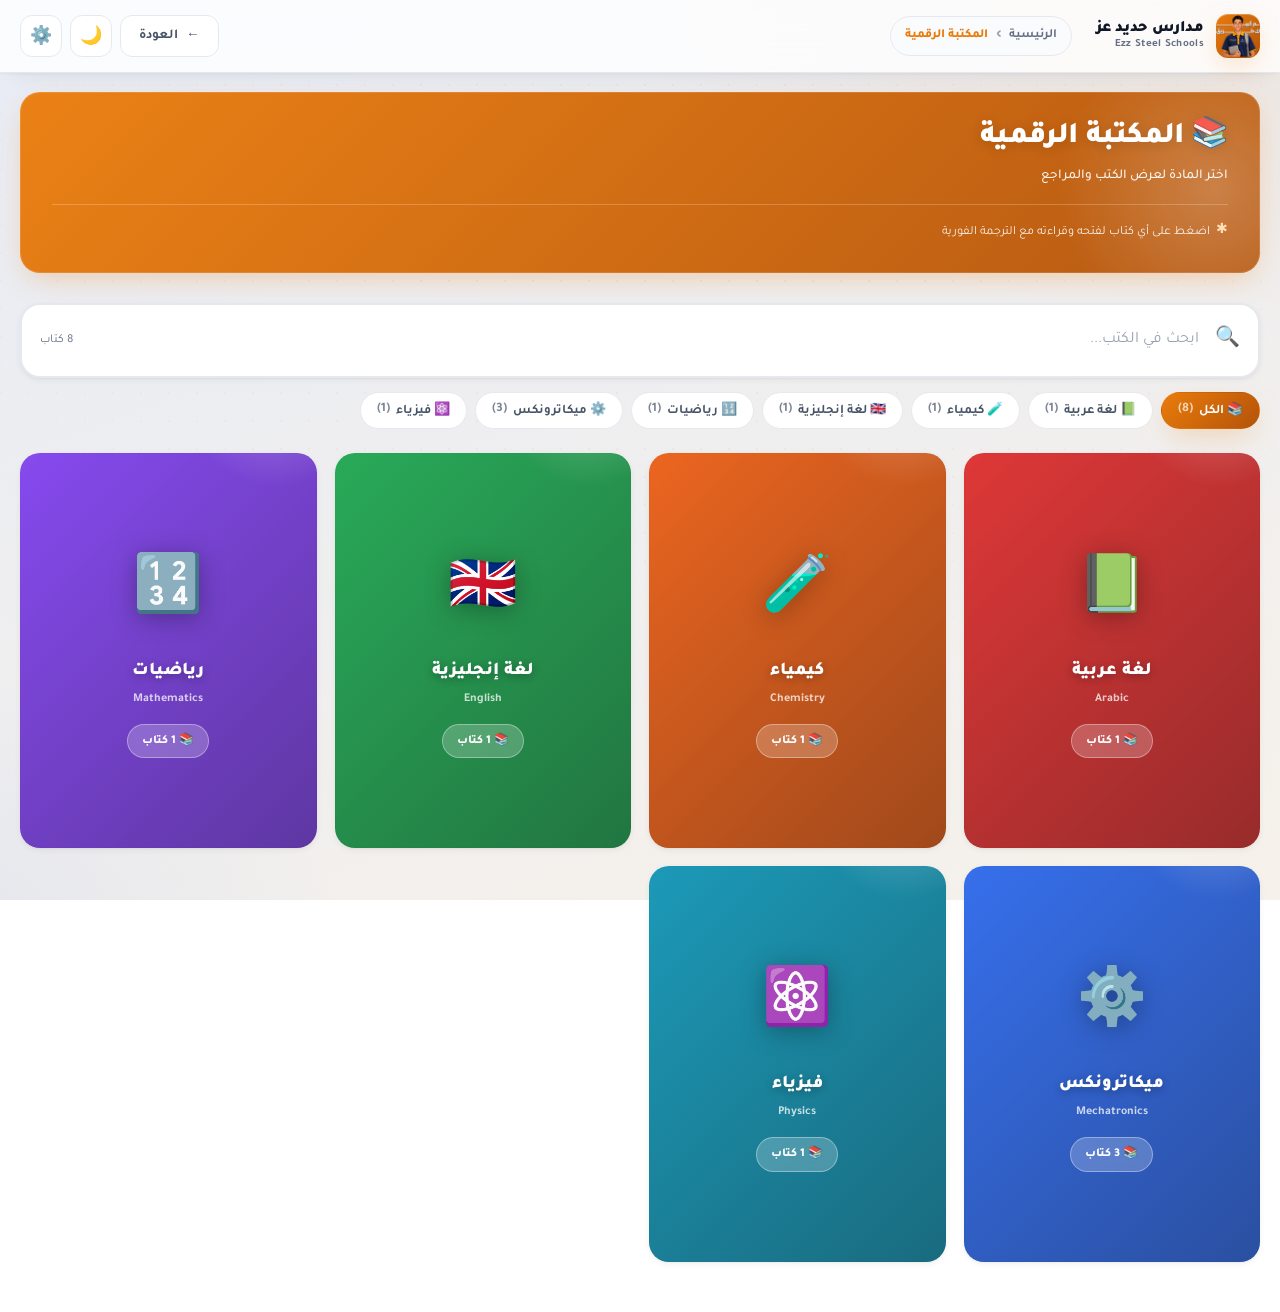
==== commit 978b657a: "Add line break before books toolbar" ====
--- a/books.html
+++ b/books.html
@@ -82,7 +82,7 @@
     <p>اختر المادة لعرض الكتب والمراجع</p>
     <div class="welcome-note">اضغط على أي كتاب لفتحه وقراءته مع الترجمة الفورية</div>
   </div>
-
+  <br>
   <!-- شريط البحث والتصفية -->
   <div class="books-toolbar">
     <div class="books-search">
@@ -176,4 +176,4 @@
 <script src="js/books.js" defer></script>
 
 </body>
-</html>+</html>
--- a/css/books.css
+++ b/css/books.css
@@ -8,7 +8,7 @@
   padding: 20px;
   position: relative;
   z-index: 1;
-  padding-top: calc(var(--header-h, 72px) + 20px);
+  
   animation: fadeUp .6s var(--ease) both;
 }
 
@@ -102,7 +102,7 @@
   cursor: pointer;
   box-shadow: var(--shadow-sm), inset 0 0 0 1px var(--border);
   transition: all .35s var(--ease);
-  aspect-ratio: 4 / 3;
+  aspect-ratio: 3 / 4;
   display: flex;
   flex-direction: column;
   align-items: center;
@@ -843,4 +843,15 @@
 /* ---------- الطباعة ---------- */
 @media print {
   .reader-viewer, .reader-overlay, .books-toolbar { display: none !important; }
-}+}
+
+/* حالة التحميل */
+.trans-item.trans-loading {
+  opacity: 0.7;
+  animation: pulse 1.5s ease-in-out infinite;
+}
+
+@keyframes pulse {
+  0%, 100% { opacity: 0.7; }
+  50% { opacity: 0.4; }
+}
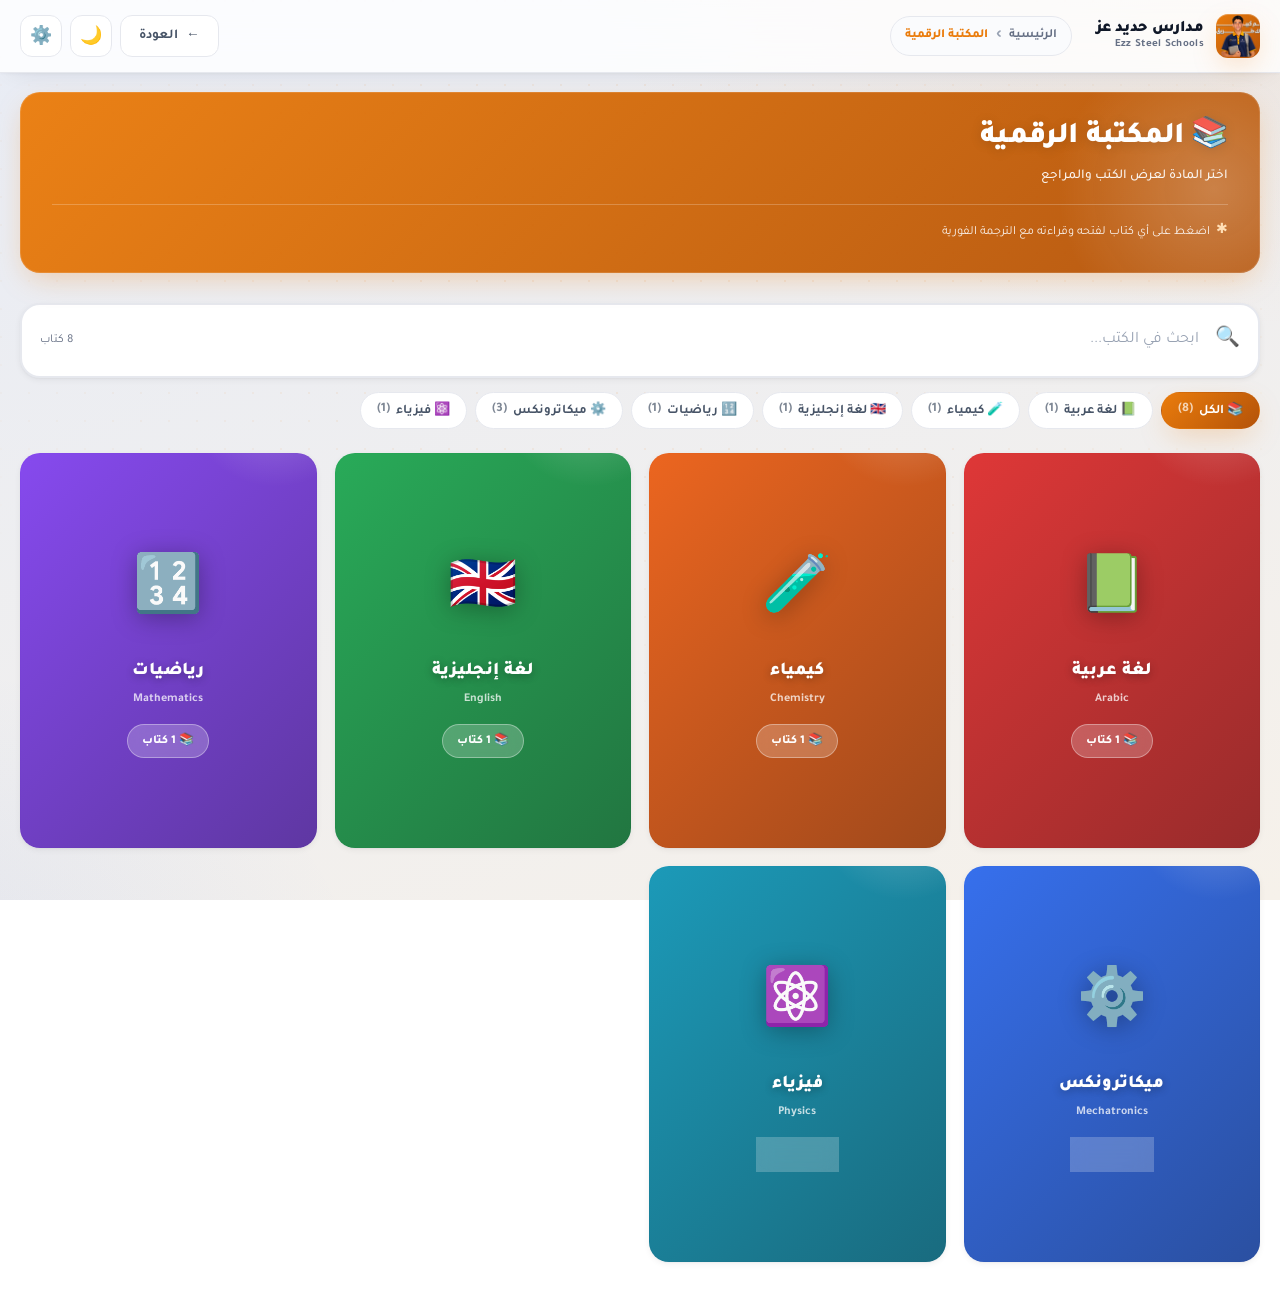
==== commit 06674354: "Add auto speak button and translation panel actions" ====
--- a/books.html
+++ b/books.html
@@ -133,6 +133,7 @@
       <button id="readerZoomOut" onclick="readerZoom(-1)" title="تصغير">➖</button>
       <button id="readerZoomIn" onclick="readerZoom(1)" title="تكبير">➕</button>
       <button id="readerTrans" onclick="toggleTranslation()" title="الترجمة">🌐</button>
+      <button id="readerAutoSpeak" onclick="toggleAutoSpeak()" title="النطق التلقائي">🔊</button>
       <button id="readerFullscreen" onclick="readerFullscreen()" title="ملء الشاشة">⛶</button>
     </div>
   </div>
@@ -142,9 +143,12 @@
     </div>
     <aside class="translation-panel" id="translationPanel">
       <div class="trans-header">
-        <h3>🌐 الترجمة الفورية</h3>
-        <button onclick="clearTranslation()" title="مسح">🗑️</button>
-      </div>
+  <h3>🌐 الترجمة الفورية</h3>
+  <div class="trans-header-actions">
+    <button onclick="clearTranslation()" title="مسح الكل" aria-label="مسح الكل">🗑️</button>
+    <button class="trans-close-btn" onclick="toggleTranslation()" title="إغلاق" aria-label="إغلاق">✕</button>
+  </div>
+</div>
       <div class="trans-lang-tabs">
         <button class="trans-tab active" data-lang="ar" onclick="setTransLang('ar')">🇪🇬 عربي</button>
         <button class="trans-tab" data-lang="en" onclick="setTransLang('en')">🇬🇧 English</button>
@@ -167,7 +171,8 @@
 
 <!-- Overlay -->
 <div class="reader-overlay" id="readerOverlay" onclick="closeReader()"></div>
-
+<!--  لإغلاق لوحة الترجمة عند الضغط خارجها -->
+<div class="trans-overlay" id="transOverlay" onclick="toggleTranslation()"></div>
 <script src="js/lib/pdf.min.js"></script>
 <script>
   pdfjsLib.GlobalWorkerOptions.workerSrc = 'js/lib/pdf.worker.min.js';
--- a/css/books.css
+++ b/css/books.css
@@ -855,3 +855,237 @@
   0%, 100% { opacity: 0.7; }
   50% { opacity: 0.4; }
 }
+
+/* ================================================================
+   🔊 أزرار الترجمة الصوتية
+   ================================================================ */
+
+/* صف العنوان الأصلي + زر الصوت */
+.trans-header-row {
+  display: flex;
+  align-items: flex-start;
+  gap: 8px;
+  margin-bottom: 6px;
+}
+
+.trans-header-row .original {
+  flex: 1;
+  margin-bottom: 0;
+}
+
+/* زر الصوت */
+.trans-speak-btn {
+  flex-shrink: 0;
+  width: 32px;
+  height: 32px;
+  border-radius: 50%;
+  border: 1.5px solid var(--border);
+  background: var(--surface);
+  color: var(--text-2);
+  cursor: pointer;
+  font-size: 14px;
+  display: inline-flex;
+  align-items: center;
+  justify-content: center;
+  transition: all .25s var(--ease-bounce);
+  padding: 0;
+}
+
+.trans-speak-btn:hover {
+  background: var(--primary);
+  color: #fff;
+  border-color: var(--primary);
+  transform: scale(1.12);
+}
+
+.trans-speak-btn.speaking-now {
+  background: linear-gradient(135deg, var(--primary), var(--primary-700));
+  color: #fff;
+  border-color: transparent;
+  transform: scale(1.15);
+  animation: speakPulse 1.2s ease-in-out infinite;
+}
+
+@keyframes speakPulse {
+  0%, 100% {
+    box-shadow: 0 0 0 4px var(--primary-glow), 0 0 18px var(--primary-glow);
+  }
+  50% {
+    box-shadow: 0 0 0 8px rgba(234, 124, 12, .15), 0 0 30px rgba(234, 124, 12, .8);
+  }
+}
+
+/* تذييل الترجمة: اللغة + زر النسخ */
+.trans-footer {
+  display: flex;
+  align-items: center;
+  justify-content: space-between;
+  margin-top: 8px;
+  gap: 8px;
+}
+
+/* زر النسخ */
+.trans-copy-btn {
+  flex-shrink: 0;
+  width: 28px;
+  height: 28px;
+  border-radius: 8px;
+  border: 1px solid var(--border);
+  background: var(--surface);
+  color: var(--text-2);
+  cursor: pointer;
+  font-size: 12px;
+  display: inline-flex;
+  align-items: center;
+  justify-content: center;
+  transition: all .2s var(--ease);
+  padding: 0;
+  opacity: 0.6;
+}
+
+.trans-copy-btn:hover {
+  background: var(--primary-soft);
+  border-color: var(--primary);
+  color: var(--primary);
+  opacity: 1;
+  transform: scale(1.1);
+}
+
+.trans-copy-btn.copied {
+  background: #22c55e;
+  color: #fff;
+  border-color: #22c55e;
+  opacity: 1;
+}
+
+/* زر النطق التلقائي في شريط الأدوات */
+#readerAutoSpeak {
+  background: var(--surface);
+  color: var(--text-2);
+  border: 1.5px solid var(--border);
+}
+
+#readerAutoSpeak.active {
+  background: linear-gradient(135deg, var(--primary), var(--primary-700));
+  color: #fff;
+  border-color: transparent;
+}
+
+#readerAutoSpeak:not(.active) {
+  background: var(--surface-2);
+  color: var(--gray-2);
+}
+
+/* تحسين مظهر trans-item */
+.trans-item {
+  position: relative;
+}
+
+.trans-item .translated {
+  padding: 8px 10px;
+  background: var(--primary-soft);
+  border-radius: 8px;
+  margin-top: 6px;
+}
+
+/* ================================================================
+   📱 إغلاق لوحة الترجمة على الموبايل
+   ================================================================ */
+
+/* أزرار الهيدر (مسح + إغلاق) */
+.trans-header-actions {
+  display: flex;
+  gap: 6px;
+  align-items: center;
+}
+
+/* زر الإغلاق ✕ */
+.trans-close-btn {
+  width: 36px !important;
+  height: 36px !important;
+  border-radius: 10px !important;
+  background: var(--red, #dc2626) !important;
+  color: #fff !important;
+  border: none !important;
+  font-size: 16px !important;
+  font-weight: 800 !important;
+  cursor: pointer !important;
+  display: inline-flex !important;
+  align-items: center !important;
+  justify-content: center !important;
+  transition: all .2s var(--ease) !important;
+  padding: 0 !important;
+}
+
+.trans-close-btn:hover {
+  background: #b91c1c !important;
+  transform: scale(1.08) !important;
+}
+
+/* زر الإغلاق يظهر فقط على الموبايل */
+@media (min-width: 901px) {
+  .trans-close-btn {
+    display: none !important;
+  }
+}
+
+/* ✅ overlay يغطي الشاشة على الموبايل */
+.trans-overlay {
+  position: fixed;
+  inset: 0;
+  background: rgba(0, 0, 0, 0.5);
+  backdrop-filter: blur(2px);
+  -webkit-backdrop-filter: blur(2px);
+  z-index: 9998;
+  opacity: 0;
+  pointer-events: none;
+  transition: opacity .3s ease;
+}
+
+.trans-overlay.show {
+  opacity: 1;
+  pointer-events: auto;
+}
+
+/* على الديسكتوب: overlay مخفي دايماً */
+@media (min-width: 901px) {
+  .trans-overlay {
+    display: none;
+  }
+}
+
+/* تحسين ظهور لوحة الترجمة على الموبايل */
+@media (max-width: 900px) {
+  .translation-panel {
+    z-index: 9999 !important;   /* فوق الـ overlay */
+  }
+
+  /* زر الإغلاق يبقى ثابت في أعلى اللوحة */
+  .trans-header {
+    position: sticky;
+    top: 0;
+    z-index: 10;
+    background: var(--surface-2);
+    border-bottom: 1px solid var(--border);
+  }
+}
+
+/* ================================================================
+   📱 إصلاح إضافي: لوحة الترجمة ما تفتحش افتراضياً على الموبايل
+   ================================================================ */
+@media (max-width: 900px) {
+  .translation-panel {
+    /* تبدأ مغلقة افتراضياً */
+    transform: translateX(-100%);
+    transition: transform .35s cubic-bezier(.22, 1, .36, 1);
+  }
+
+  .translation-panel.open {
+    transform: translateX(0);
+  }
+
+  /* لو كانت hidden، تفضل مغلقة */
+  .translation-panel.hidden {
+    transform: translateX(-100%);
+  }
+}
